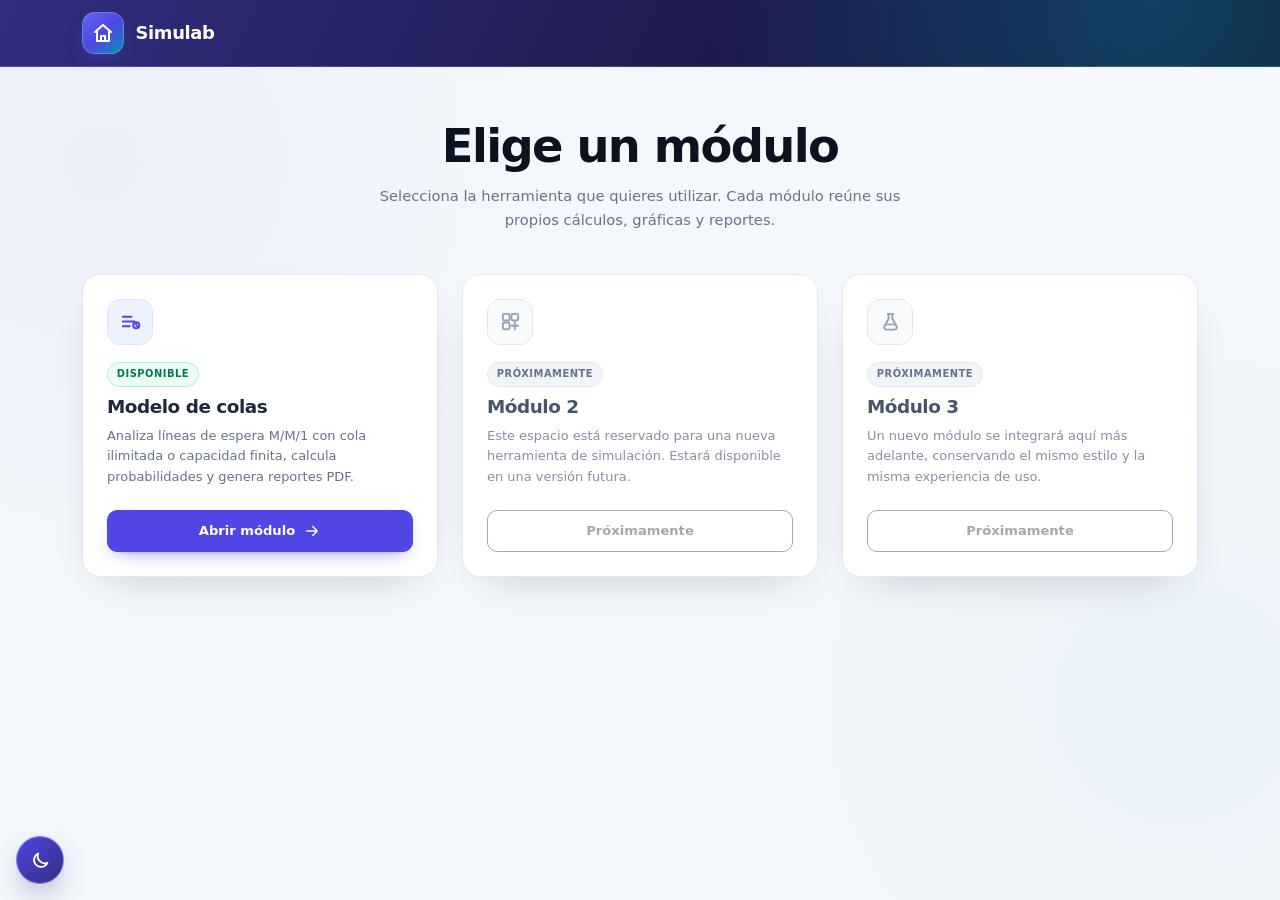
==== frontend/inicio.html @ 4923a352 "primer commit" ====
<!DOCTYPE html>
<html lang="es">
<head>
  <meta charset="UTF-8">
  <meta name="viewport" content="width=device-width, initial-scale=1">
  <meta name="description" content="Simulab: plataforma de módulos de simulación y análisis. Elige el módulo de colas para comenzar.">
  <meta name="color-scheme" content="light dark">
  <title>Simulab · Inicio</title>
  <script>
    (() => {
      try {
        const guardado = localStorage.getItem("simulab:tema");
        const tema =
          guardado === "oscuro" || guardado === "claro"
            ? guardado
            : window.matchMedia("(prefers-color-scheme: dark)").matches
              ? "oscuro"
              : "claro";
        document.documentElement.dataset.tema = tema;
        document.documentElement.style.colorScheme =
          tema === "oscuro" ? "dark" : "light";
      } catch {
        document.documentElement.dataset.tema = "claro";
      }
    })();
  </script>
  <link rel="icon" href="favicon.svg" type="image/svg+xml">
  <link rel="stylesheet" href="vendor/bootstrap.min.css">
  <link rel="stylesheet" href="styles.css">
</head>
<body>
  <div class="app-shell">
    <nav class="navbar navbar-expand-lg app-navbar sticky-top" aria-label="Navegación principal">
      <div class="container">
        <a class="navbar-brand" href="/" aria-label="Simulab, inicio">
          <span class="brand-mark" aria-hidden="true">
            <svg viewBox="0 0 24 24" fill="none">
              <path d="M4 11 12 4l8 7" stroke="currentColor" stroke-width="2" stroke-linecap="round" stroke-linejoin="round"/>
              <path d="M6 9.5V20h12V9.5" stroke="currentColor" stroke-width="2" stroke-linecap="round" stroke-linejoin="round"/>
              <path d="M10 20v-5h4v5" stroke="currentColor" stroke-width="2" stroke-linecap="round" stroke-linejoin="round"/>
            </svg>
          </span>
          <span class="brand-copy">
            <strong>Simulab</strong>
          </span>
        </a>
      </div>
    </nav>

    <main class="container app-main home-main">
      <header class="home-hero">
        <h1>Elige un módulo</h1>
        <p class="home-lead">
          Selecciona la herramienta que quieres utilizar. Cada módulo reúne sus propios
          cálculos, gráficas y reportes.
        </p>
      </header>

      <div class="row g-4 home-modules">
        <div class="col-md-6 col-xl-4">
          <article class="app-card home-module-card home-module-card-active">
            <span class="home-module-icon" aria-hidden="true">
              <svg viewBox="0 0 24 24" fill="none">
                <path d="M4 7h9M4 12h12M4 17h7" stroke="currentColor" stroke-width="2" stroke-linecap="round"/>
                <circle cx="18" cy="16" r="3.2" stroke="currentColor" stroke-width="2"/>
                <path d="M18 14.4v1.8l1.3.8" stroke="currentColor" stroke-width="2" stroke-linecap="round"/>
              </svg>
            </span>
            <span class="home-module-status is-available">Disponible</span>
            <h2>Modelo de colas</h2>
            <p>
              Analiza líneas de espera M/M/1 con cola ilimitada o capacidad finita,
              calcula probabilidades y genera reportes PDF.
            </p>
            <a class="btn btn-primary w-100" href="/modelos-de-colas">
              Abrir módulo
              <svg viewBox="0 0 24 24" fill="none" aria-hidden="true">
                <path d="M5 12h14M13 6l6 6-6 6" stroke="currentColor" stroke-width="2" stroke-linecap="round" stroke-linejoin="round"/>
              </svg>
            </a>
          </article>
        </div>

        <div class="col-md-6 col-xl-4">
          <article class="app-card home-module-card home-module-card-disabled" aria-disabled="true">
            <span class="home-module-icon" aria-hidden="true">
              <svg viewBox="0 0 24 24" fill="none">
                <rect x="4" y="4" width="7" height="7" rx="1.6" stroke="currentColor" stroke-width="2"/>
                <rect x="13" y="4" width="7" height="7" rx="1.6" stroke="currentColor" stroke-width="2"/>
                <rect x="4" y="13" width="7" height="7" rx="1.6" stroke="currentColor" stroke-width="2"/>
                <path d="M16.5 13v7M13 16.5h7" stroke="currentColor" stroke-width="2" stroke-linecap="round"/>
              </svg>
            </span>
            <span class="home-module-status">Próximamente</span>
            <h2>Módulo 2</h2>
            <p>
              Este espacio está reservado para una nueva herramienta de simulación.
              Estará disponible en una versión futura.
            </p>
            <button class="btn btn-outline-secondary w-100" type="button" disabled>
              Próximamente
            </button>
          </article>
        </div>

        <div class="col-md-6 col-xl-4">
          <article class="app-card home-module-card home-module-card-disabled" aria-disabled="true">
            <span class="home-module-icon" aria-hidden="true">
              <svg viewBox="0 0 24 24" fill="none">
                <path d="M9 4h6M10 4v5.2L5.7 17a2.4 2.4 0 0 0 2.1 3.5h8.4a2.4 2.4 0 0 0 2.1-3.5L14 9.2V4" stroke="currentColor" stroke-width="2" stroke-linecap="round" stroke-linejoin="round"/>
                <path d="M7.6 15h8.8" stroke="currentColor" stroke-width="2" stroke-linecap="round"/>
              </svg>
            </span>
            <span class="home-module-status">Próximamente</span>
            <h2>Módulo 3</h2>
            <p>
              Un nuevo módulo se integrará aquí más adelante, conservando el mismo
              estilo y la misma experiencia de uso.
            </p>
            <button class="btn btn-outline-secondary w-100" type="button" disabled>
              Próximamente
            </button>
          </article>
        </div>
      </div>
    </main>
  </div>

  <button class="theme-toggle" type="button" data-tema-toggle aria-label="Activar tema oscuro" aria-pressed="false" title="Cambiar a tema oscuro">
    <span class="theme-toggle-icon theme-toggle-sun" aria-hidden="true">
      <svg viewBox="0 0 24 24" fill="none">
        <circle cx="12" cy="12" r="4" stroke="currentColor" stroke-width="2"/>
        <path d="M12 2v2M12 20v2M4.93 4.93l1.41 1.41M17.66 17.66l1.41 1.41M2 12h2M20 12h2M4.93 19.07l1.41-1.41M17.66 6.34l1.41-1.41" stroke="currentColor" stroke-width="2" stroke-linecap="round"/>
      </svg>
    </span>
    <span class="theme-toggle-icon theme-toggle-moon" aria-hidden="true">
      <svg viewBox="0 0 24 24" fill="none">
        <path d="M20 14.5A8 8 0 0 1 9.5 4a8 8 0 1 0 10.5 10.5Z" stroke="currentColor" stroke-width="2" stroke-linejoin="round"/>
      </svg>
    </span>
  </button>

  <script src="theme.js"></script>
</body>
</html>
---- frontend/styles.css ----
/* ==========================================================================
   Simulab · Hoja de estilos principal
   ========================================================================== */

:root {
  --ql-ink: #0b1220;
  --ql-navy: #0f172a;
  --ql-text: #1e293b;
  --ql-muted: #64748b;
  --ql-muted-2: #94a3b8;
  --ql-border: #e4e9f2;
  --ql-bg: #f4f7fb;
  --ql-surface: #ffffff;
  --ql-primary: #4f46e5;
  --ql-primary-dark: #3730a3;
  --ql-primary-soft: #eef2ff;
  --ql-cyan: #0891b2;
  --ql-teal: #0d9488;
  --ql-amber: #d97706;
  --ql-rose: #db2777;
  --ql-violet: #7c3aed;
  --ql-danger: #dc2626;
  --ql-success: #059669;
  --ql-radius: 18px;
  --ql-radius-sm: 12px;
  --ql-shadow: 0 18px 45px -26px rgba(15, 23, 42, 0.28);
  --ql-shadow-lg: 0 30px 70px -34px rgba(15, 23, 42, 0.34);
  --ql-font: "Segoe UI Variable Text", "Segoe UI", system-ui, -apple-system, BlinkMacSystemFont, "Helvetica Neue", Arial, sans-serif;
  --ql-font-display: "Segoe UI Variable Display", "Segoe UI", system-ui, -apple-system, sans-serif;
}

* {
  box-sizing: border-box;
}

html {
  scroll-behavior: smooth;
}

body {
  margin: 0;
  min-height: 100vh;
  color: var(--ql-text);
  background:
    radial-gradient(circle at 8% 18%, rgba(79, 70, 229, 0.045), transparent 28rem),
    radial-gradient(circle at 92% 78%, rgba(8, 145, 178, 0.04), transparent 26rem),
    var(--ql-bg);
  font-family: var(--ql-font);
  -webkit-font-smoothing: antialiased;
  text-rendering: optimizeLegibility;
}

::selection {
  background: rgba(79, 70, 229, 0.18);
}

a {
  color: var(--ql-primary);
}

:focus-visible {
  outline: 3px solid rgba(79, 70, 229, 0.35);
  outline-offset: 2px;
}

h1, h2, h3, h4 {
  font-family: var(--ql-font-display);
  letter-spacing: -0.025em;
}

.btn {
  --bs-btn-font-weight: 600;
  --bs-btn-border-radius: 10px;
  display: inline-flex;
  align-items: center;
  justify-content: center;
  gap: 0.5rem;
  transition: transform 160ms ease, box-shadow 160ms ease, background-color 160ms ease, border-color 160ms ease;
}

.btn svg {
  width: 18px;
  height: 18px;
  flex: 0 0 auto;
}

.btn:active {
  transform: translateY(1px);
}

.btn-primary {
  --bs-btn-bg: var(--ql-primary);
  --bs-btn-border-color: var(--ql-primary);
  --bs-btn-hover-bg: var(--ql-primary-dark);
  --bs-btn-hover-border-color: var(--ql-primary-dark);
  --bs-btn-active-bg: #312e81;
  --bs-btn-active-border-color: #312e81;
  --bs-btn-disabled-bg: #a5b4fc;
  --bs-btn-disabled-border-color: #a5b4fc;
  box-shadow: 0 8px 18px -10px rgba(79, 70, 229, 0.78);
}

.btn-outline-primary {
  --bs-btn-color: var(--ql-primary);
  --bs-btn-border-color: #c7d2fe;
  --bs-btn-hover-bg: var(--ql-primary-soft);
  --bs-btn-hover-border-color: var(--ql-primary);
  --bs-btn-hover-color: var(--ql-primary-dark);
  --bs-btn-active-bg: var(--ql-primary-soft);
  --bs-btn-active-border-color: var(--ql-primary);
  --bs-btn-active-color: var(--ql-primary-dark);
  background: #fff;
}

.btn-outline-secondary {
  --bs-btn-color: #475569;
  --bs-btn-border-color: #cbd5e1;
  --bs-btn-hover-bg: #f1f5f9;
  --bs-btn-hover-border-color: #94a3b8;
  --bs-btn-hover-color: #0f172a;
  --bs-btn-active-bg: #e2e8f0;
  --bs-btn-active-border-color: #94a3b8;
  background: #fff;
}

.btn:disabled,
.btn.disabled {
  opacity: 0.62;
  box-shadow: none;
  cursor: not-allowed;
}

/* --------------------------------------------------------------------------
   Navegación
   -------------------------------------------------------------------------- */

.app-navbar {
  z-index: 1035;
  padding: 0.75rem 0;
  color: #fff;
  background:
    radial-gradient(circle at 90% 0%, rgba(8, 145, 178, 0.32), transparent 28rem),
    linear-gradient(115deg, #312e81 0%, #1e1b4b 58%, #111a33 100%);
  border-bottom: 1px solid rgba(129, 140, 248, 0.3);
}

.navbar-brand {
  display: inline-flex;
  align-items: center;
  gap: 0.72rem;
  margin: 0;
  padding: 0;
  color: #fff;
}

.navbar-brand:hover,
.navbar-brand:focus {
  color: #fff;
}

.brand-mark {
  display: grid;
  place-items: center;
  width: 42px;
  height: 42px;
  color: #fff;
  background: linear-gradient(140deg, #6366f1 0%, #4f46e5 50%, #0891b2 100%);
  border: 1px solid rgba(255, 255, 255, 0.2);
  border-radius: 13px;
  box-shadow: 0 9px 22px -12px rgba(99, 102, 241, 0.9);
}

.brand-mark svg {
  width: 24px;
  height: 24px;
}

.brand-copy {
  display: flex;
  flex-direction: column;
  line-height: 1.1;
}

.brand-copy strong {
  font-family: var(--ql-font-display);
  font-size: 1.12rem;
  font-weight: 700;
  letter-spacing: -0.02em;
}

.brand-copy small {
  margin-top: 0.2rem;
  color: #94a3b8;
  font-size: 0.67rem;
  font-weight: 600;
  letter-spacing: 0.105em;
  text-transform: uppercase;
}

.module-badge {
  display: inline-flex;
  align-items: center;
  padding: 0.38rem 0.7rem;
  color: #c7d2fe;
  background: rgba(99, 102, 241, 0.14);
  border: 1px solid rgba(129, 140, 248, 0.24);
  border-radius: 999px;
  font-size: 0.72rem;
  font-weight: 650;
  letter-spacing: 0.02em;
  white-space: nowrap;
}

.module-badge-button {
  text-decoration: none;
  transition: color 140ms ease, background 140ms ease, border-color 140ms ease;
}

.module-badge-button:hover,
.module-badge-button:focus-visible {
  color: #fff;
  background: rgba(99, 102, 241, 0.28);
  border-color: rgba(129, 140, 248, 0.5);
}

.btn-nav {
  padding: 0.38rem 0.8rem;
  color: #e2e8f0;
  background: rgba(255, 255, 255, 0.06);
  border: 1px solid rgba(255, 255, 255, 0.12);
  border-radius: 9px;
  font-size: 0.78rem;
  font-weight: 600;
  text-decoration: none;
}

.btn-nav:hover {
  color: #fff;
  background: rgba(255, 255, 255, 0.12);
}

/* --------------------------------------------------------------------------
   Estructura principal
   -------------------------------------------------------------------------- */

.app-main {
  position: relative;
  z-index: 2;
  padding-top: 2.8rem;
  padding-bottom: 2.5rem;
}

/* --------------------------------------------------------------------------
   Portada
   -------------------------------------------------------------------------- */

.home-main {
  padding-top: 3.4rem;
}

.home-hero {
  max-width: 680px;
  margin: 0 auto 2.6rem;
  text-align: center;
}

.home-hero h1 {
  margin: 0 0 0.75rem;
  color: var(--ql-ink);
  font-family: var(--ql-font-display);
  font-size: clamp(2rem, 4.5vw, 2.9rem);
  font-weight: 750;
  letter-spacing: -0.035em;
  line-height: 1.08;
}

.home-lead {
  max-width: 560px;
  margin: 0 auto;
  color: var(--ql-muted);
  font-size: 0.92rem;
  line-height: 1.65;
}

.home-modules {
  align-items: stretch;
}

.home-module-card {
  display: flex;
  flex-direction: column;
  height: 100%;
  padding: 1.5rem;
  transition: transform 160ms ease, box-shadow 160ms ease, border-color 160ms ease;
}

.home-module-card-active:hover {
  transform: translateY(-2px);
  border-color: #c7d2fe;
  box-shadow: var(--ql-shadow-lg);
}

.home-module-icon {
  display: grid;
  place-items: center;
  width: 46px;
  height: 46px;
  margin-bottom: 1.1rem;
  color: var(--ql-primary);
  background: var(--ql-primary-soft);
  border: 1px solid #dfe4ff;
  border-radius: 13px;
}

.home-module-icon svg {
  width: 23px;
  height: 23px;
}

.home-module-status {
  align-self: flex-start;
  margin-bottom: 0.55rem;
  padding: 0.24rem 0.55rem;
  color: #64748b;
  background: #f1f5f9;
  border: 1px solid #e2e8f0;
  border-radius: 999px;
  font-size: 0.62rem;
  font-weight: 700;
  letter-spacing: 0.05em;
  text-transform: uppercase;
}

.home-module-status.is-available {
  color: #047857;
  background: #ecfdf5;
  border-color: #a7f3d0;
}

.home-module-card h2 {
  margin: 0 0 0.5rem;
  font-size: 1.15rem;
  font-weight: 700;
}

.home-module-card p {
  margin: 0 0 1.4rem;
  color: var(--ql-muted);
  font-size: 0.81rem;
  line-height: 1.6;
}

.home-module-card .btn {
  margin-top: auto;
  min-height: 42px;
  font-size: 0.82rem;
}

.home-module-card-disabled {
  background: #fcfdff;
  border-style: dashed;
}

.home-module-card-disabled .home-module-icon {
  color: #94a3b8;
  background: #f8fafc;
  border-color: #e2e8f0;
}

.home-module-card-disabled h2 {
  color: #475569;
}

.home-module-card-disabled p {
  color: #8491a5;
}

.app-card {
  background: var(--ql-surface);
  border: 1px solid var(--ql-border);
  border-radius: var(--ql-radius);
  box-shadow: var(--ql-shadow);
}

.config-card {
  position: sticky;
  top: 90px;
  overflow: hidden;
}

.config-card .card-body {
  padding: 1.4rem;
}

.section-heading {
  display: flex;
  align-items: center;
  gap: 0.8rem;
  margin-bottom: 1.3rem;
}

.section-icon {
  display: grid;
  flex: 0 0 auto;
  place-items: center;
  width: 40px;
  height: 40px;
  color: var(--ql-primary);
  background: var(--ql-primary-soft);
  border: 1px solid #dfe4ff;
  border-radius: 12px;
}

.section-icon svg {
  width: 21px;
  height: 21px;
}

.section-heading h2 {
  margin: 0;
  font-size: 1.03rem;
  font-weight: 700;
}

.section-heading p {
  margin: 0;
  color: var(--ql-muted);
  font-size: 0.77rem;
  line-height: 1.45;
}

.form-label {
  display: flex;
  align-items: baseline;
  gap: 0.38rem;
  margin-bottom: 0.38rem;
  color: #334155;
  font-size: 0.79rem;
  font-weight: 650;
}

.label-muted {
  color: var(--ql-muted-2);
  font-size: 0.68rem;
  font-weight: 500;
}

.form-control,
.form-select {
  color: var(--ql-text);
  border-color: #d7deea;
  border-radius: 10px;
  font-size: 0.86rem;
  box-shadow: none;
}

.form-control {
  padding: 0.58rem 0.72rem;
}

.form-select {
  padding: 0.58rem 2.1rem 0.58rem 0.72rem;
}

.form-control::placeholder {
  color: #a8b3c4;
}

.form-control:focus,
.form-select:focus {
  border-color: #818cf8;
  box-shadow: 0 0 0 0.22rem rgba(79, 70, 229, 0.12);
}

.input-group-text {
  color: #64748b;
  background: #f8fafc;
  border-color: #d7deea;
  font-size: 0.68rem;
  white-space: nowrap;
}

.form-text {
  margin-top: 0.33rem;
  color: #8491a5;
  font-size: 0.67rem;
  line-height: 1.45;
}

.form-control.is-invalid,
.form-select.is-invalid {
  background-image: none;
  border-color: #ef4444;
}

.form-control.is-invalid:focus,
.form-select.is-invalid:focus {
  box-shadow: 0 0 0 0.22rem rgba(220, 38, 38, 0.1);
}

.invalid-feedback {
  font-size: 0.69rem;
}

.config-actions {
  display: flex;
  gap: 0.55rem;
  margin-top: 1.25rem;
}

.config-actions .btn {
  min-height: 42px;
  font-size: 0.83rem;
}

.example-link {
  width: 100%;
  margin-top: 0.6rem;
  padding: 0.25rem;
  color: #7c8aa0;
  font-size: 0.69rem;
  font-weight: 550;
  text-decoration: none;
}

.example-link:hover {
  color: var(--ql-primary);
  text-decoration: underline;
}

.context-dot {
  width: 6px;
  height: 6px;
  flex: 0 0 auto;
  background: #10b981;
  border-radius: 50%;
  box-shadow: 0 0 0 3px rgba(16, 185, 129, 0.12);
}

/* --------------------------------------------------------------------------
   Encabezado de resultados y pestañas
   -------------------------------------------------------------------------- */

.results-heading {
  margin: 0.2rem 0 0.9rem;
}

.results-heading h2 {
  margin: 0;
  font-size: clamp(1.35rem, 2vw, 1.65rem);
  font-weight: 720;
}

.report-actions {
  margin: 1rem 0 0;
}

.report-actions .btn {
  width: 100%;
  min-height: 38px;
  padding: 0.48rem 0.78rem;
  font-size: 0.76rem;
}

.panel-card {
  overflow: hidden;
}

.panel-tabs-header {
  padding: 0 0.75rem;
  background: #fff;
  border-bottom: 1px solid var(--ql-border);
}

.app-tabs {
  flex-wrap: nowrap;
  gap: 0.1rem;
  overflow-x: auto;
  border-bottom: 0;
  scrollbar-width: none;
}

.app-tabs::-webkit-scrollbar {
  display: none;
}

.app-tabs .nav-link {
  position: relative;
  padding: 1rem 0.95rem 0.92rem;
  color: #748298;
  background: transparent;
  border: 0;
  border-radius: 0;
  font-size: 0.8rem;
  font-weight: 600;
  white-space: nowrap;
}

.app-tabs .nav-link::after {
  position: absolute;
  right: 0.6rem;
  bottom: -1px;
  left: 0.6rem;
  height: 2.5px;
  content: "";
  background: transparent;
  border-radius: 999px;
}

.app-tabs .nav-link:hover {
  color: var(--ql-primary);
}

.app-tabs .nav-link.active {
  color: var(--ql-primary);
  background: transparent;
}

.app-tabs .nav-link.active::after {
  background: var(--ql-primary);
}

.tab-count {
  display: inline-flex;
  align-items: center;
  justify-content: center;
  min-width: 20px;
  height: 19px;
  margin-left: 0.28rem;
  padding: 0 0.35rem;
  color: #64748b;
  background: #eef2f7;
  border-radius: 999px;
  font-size: 0.62rem;
  font-weight: 700;
}

.app-tabs .nav-link.active .tab-count {
  color: var(--ql-primary-dark);
  background: var(--ql-primary-soft);
}

.panel-tab-content {
  padding: 1.4rem;
}

/* --------------------------------------------------------------------------
   Estado vacío y metadatos
   -------------------------------------------------------------------------- */

.empty-state {
  display: flex;
  flex-direction: column;
  align-items: center;
  justify-content: center;
  min-height: 390px;
  padding: 3rem 1.5rem;
  text-align: center;
}

.empty-state.compact {
  min-height: 290px;
  padding: 2.25rem 1.25rem;
}

.empty-illustration {
  width: 150px;
  margin-bottom: 1.1rem;
  opacity: 0.95;
}

.empty-illustration.compact {
  width: 125px;
}

.empty-illustration svg {
  display: block;
  width: 100%;
  height: auto;
}

.empty-state h3 {
  margin: 0 0 0.45rem;
  font-size: 1.08rem;
  font-weight: 700;
}

.empty-state p {
  max-width: 430px;
  margin: 0;
  color: var(--ql-muted);
  font-size: 0.81rem;
  line-height: 1.6;
}

.empty-hint {
  margin-top: 0.75rem;
  color: #97a3b6;
  font-size: 0.7rem;
}

.result-meta {
  display: flex;
  flex-wrap: wrap;
  align-items: center;
  justify-content: space-between;
  gap: 0.6rem;
  margin-bottom: 1rem;
}

.result-meta-left {
  display: flex;
  flex-wrap: wrap;
  align-items: center;
  gap: 0.62rem;
}

.calc-id {
  display: inline-flex;
  padding: 0.27rem 0.56rem;
  color: var(--ql-primary-dark);
  background: var(--ql-primary-soft);
  border: 1px solid #e0e5ff;
  border-radius: 999px;
  font-size: 0.67rem;
  font-weight: 700;
}

.meta-separator {
  width: 3px;
  height: 3px;
  background: #cbd5e1;
  border-radius: 50%;
}

.meta-date {
  color: #7c8aa0;
  font-size: 0.7rem;
}

.model-badge {
  display: inline-flex;
  padding: 0.3rem 0.62rem;
  color: #0f766e;
  background: #ecfdf5;
  border: 1px solid #ccfbf1;
  border-radius: 999px;
  font-family: var(--ql-font);
  font-size: 0.67rem;
  font-weight: 650;
}

#resultadosContenido {
  animation: fade-up 330ms ease both;
}

@keyframes fade-up {
  from {
    opacity: 0;
    transform: translateY(7px);
  }
  to {
    opacity: 1;
    transform: translateY(0);
  }
}

/* --------------------------------------------------------------------------
   Tarjetas de métricas
   -------------------------------------------------------------------------- */

.metric-grid {
  --bs-gutter-y: 0.85rem;
}

.metric-card {
  --metric-color: var(--ql-primary);
  --metric-soft: var(--ql-primary-soft);
  position: relative;
  display: flex;
  flex-direction: column;
  height: 100%;
  min-height: 130px;
  padding: 1rem;
  overflow: hidden;
  background:
    radial-gradient(circle at 100% 0, var(--metric-soft), transparent 62%),
    #fff;
  border: 1px solid var(--ql-border);
  border-radius: 15px;
  transition: transform 180ms ease, box-shadow 180ms ease, border-color 180ms ease;
}

.metric-card::before {
  position: absolute;
  top: 0;
  right: 0;
  left: 0;
  height: 2px;
  content: "";
  background: linear-gradient(90deg, var(--metric-color), transparent 88%);
  opacity: 0.75;
}

.metric-card:hover {
  border-color: color-mix(in srgb, var(--metric-color) 24%, var(--ql-border));
  box-shadow: 0 16px 32px -24px color-mix(in srgb, var(--metric-color) 45%, transparent);
  transform: translateY(-2px);
}

.metric-rho { --metric-color: var(--ql-primary); --metric-soft: #eef2ff; }
.metric-p0 { --metric-color: var(--ql-cyan); --metric-soft: #ecfeff; }
.metric-ls { --metric-color: var(--ql-violet); --metric-soft: #f5f3ff; }
.metric-lq { --metric-color: var(--ql-rose); --metric-soft: #fdf2f8; }
.metric-ws { --metric-color: var(--ql-teal); --metric-soft: #f0fdfa; }
.metric-wq { --metric-color: var(--ql-amber); --metric-soft: #fffbeb; }

.metric-top {
  display: flex;
  align-items: flex-start;
  gap: 0.45rem;
  margin-bottom: 0.55rem;
}

.metric-symbol {
  display: grid;
  place-items: center;
  min-width: 30px;
  height: 30px;
  padding: 0 0.36rem;
  color: var(--metric-color);
  background: var(--metric-soft);
  border-radius: 9px;
  font-family: "Cambria Math", Georgia, serif;
  font-size: 0.9rem;
  font-weight: 700;
}

.metric-label {
  color: #64748b;
  font-size: 0.68rem;
  font-weight: 600;
  line-height: 1.18;
  overflow-wrap: anywhere;
}

.metric-value {
  color: #0f172a;
  font-family: var(--ql-font-display);
  font-size: clamp(1.18rem, 1.72vw, 1.58rem);
  font-variant-numeric: tabular-nums;
  font-weight: 720;
  letter-spacing: -0.035em;
  line-height: 1.15;
  overflow-wrap: anywhere;
}

.metric-caption {
  margin-top: auto;
  padding-top: 0.48rem;
  color: #94a3b8;
  font-size: 0.63rem;
}

#metricasFinitas {
  margin-top: 0.15rem;
}

.mini-metric {
  height: 100%;
  padding: 0.78rem 0.9rem;
  background: #f8fafc;
  border: 1px solid var(--ql-border);
  border-radius: 12px;
}

.mini-metric > span {
  display: block;
  margin-bottom: 0.23rem;
  color: #64748b;
  font-size: 0.66rem;
  font-weight: 650;
}

.mini-metric strong {
  display: block;
  overflow-wrap: anywhere;
  color: #0f172a;
  font-size: 0.98rem;
  font-variant-numeric: tabular-nums;
  font-weight: 700;
  letter-spacing: -0.02em;
}

.mini-metric small {
  display: block;
  margin-top: 0.16rem;
  color: #94a3b8;
  font-size: 0.6rem;
}

/* --------------------------------------------------------------------------
   Detalle, tablas e interpretación
   -------------------------------------------------------------------------- */

.subsection-heading {
  display: flex;
  align-items: baseline;
  justify-content: space-between;
  gap: 1rem;
  margin: 0.3rem 0 0.7rem;
}

.subsection-heading h3,
.table-card-header h3,
.chart-header h3,
.history-header h3,
.probability-form-card h3,
.probability-empty h3 {
  margin: 0;
  color: #172033;
  font-size: 0.9rem;
  font-weight: 700;
}

.rounded-table {
  overflow: hidden;
  border: 1px solid var(--ql-border);
  border-radius: 12px;
}

.app-table {
  --bs-table-bg: transparent;
  margin: 0;
  color: #334155;
  font-size: 0.78rem;
  font-variant-numeric: tabular-nums;
}

.app-table thead th {
  padding: 0.62rem 0.75rem;
  color: #718096;
  background: #f8fafc;
  border-bottom: 1px solid var(--ql-border);
  font-size: 0.65rem;
  font-weight: 700;
  letter-spacing: 0.05em;
  text-transform: uppercase;
  white-space: nowrap;
}

.app-table tbody td {
  padding: 0.64rem 0.75rem;
  border-color: #eff3f8;
}

.app-table tbody tr:last-child td {
  border-bottom: 0;
}

.app-table tbody tr:hover td {
  background: #fafbfe;
}

.app-table .metric-name {
  font-weight: 600;
}

.app-table .metric-symbol-cell {
  width: 70px;
  color: var(--ql-primary);
  font-family: "Cambria Math", Georgia, serif;
  font-weight: 650;
}

.app-table .value-cell {
  font-weight: 650;
  color: #1e293b;
}

.insight-card {
  display: flex;
  flex-direction: column;
  padding: 1.2rem;
  color: #dbe5f2;
  background:
    radial-gradient(circle at 100% 0, rgba(34, 211, 238, 0.13), transparent 58%),
    linear-gradient(145deg, #111c31 0%, #15243c 100%);
  border: 1px solid #223250;
  border-radius: 15px;
}

.insight-icon {
  display: grid;
  place-items: center;
  width: 34px;
  height: 34px;
  margin-bottom: 0.7rem;
  color: #a5f3fc;
  background: rgba(34, 211, 238, 0.1);
  border: 1px solid rgba(34, 211, 238, 0.18);
  border-radius: 10px;
}

.insight-icon svg {
  width: 19px;
  height: 19px;
}

.insight-card h3 {
  margin: 0 0 0.6rem;
  color: #f8fafc;
  font-size: 0.9rem;
  font-weight: 700;
}

.insight-list {
  display: flex;
  flex-direction: column;
  gap: 0.65rem;
  margin: 0 0 1rem;
  padding: 0;
  list-style: none;
}

.insight-list li {
  position: relative;
  padding-left: 1rem;
  color: #b3c1d6;
  font-size: 0.71rem;
  line-height: 1.55;
}

.insight-list li::before {
  position: absolute;
  top: 0.48rem;
  left: 0;
  width: 5px;
  height: 5px;
  content: "";
  background: #22d3ee;
  border-radius: 50%;
  box-shadow: 0 0 0 3px rgba(34, 211, 238, 0.09);
}

.insight-list strong {
  color: #f1f5f9;
  font-weight: 650;
}

.insight-card .btn {
  align-self: flex-start;
  color: #c7d2fe;
  background: rgba(255, 255, 255, 0.04);
  border-color: rgba(199, 210, 254, 0.24);
  font-size: 0.7rem;
}

.insight-card .btn:hover {
  color: #0f172a;
  background: #e0e7ff;
  border-color: #e0e7ff;
}

.alert {
  border-radius: 11px;
  font-size: 0.76rem;
  line-height: 1.55;
}

.alert-warning {
  color: #854d0e;
  background: #fffbeb;
  border-color: #fde68a;
}

/* --------------------------------------------------------------------------
   Distribución y gráficas
   -------------------------------------------------------------------------- */

.distribution-note {
  margin: 0 0 1.2rem;
  color: #8491a5;
  font-size: 0.67rem;
  line-height: 1.45;
}

.chart-card {
  padding: 1rem;
  background: #fff;
  border: 1px solid var(--ql-border);
  border-radius: 15px;
}

.chart-header {
  display: flex;
  align-items: flex-start;
  justify-content: space-between;
  gap: 0.7rem;
  margin-bottom: 0.8rem;
}

.chart-header p,
.table-card-header p,
.history-header p,
.subsection-copy {
  margin: 0.18rem 0 0;
  color: #8491a5;
  font-size: 0.67rem;
  line-height: 1.45;
}

.chart-symbol {
  display: inline-flex;
  padding: 0.25rem 0.48rem;
  color: var(--ql-primary);
  background: var(--ql-primary-soft);
  border-radius: 7px;
  font-family: "Cambria Math", Georgia, serif;
  font-size: 0.7rem;
  font-weight: 700;
  white-space: nowrap;
}

.chart-wrap {
  position: relative;
  height: 290px;
}

.table-card {
  overflow: hidden;
  background: #fff;
  border: 1px solid var(--ql-border);
  border-radius: 15px;
}

.table-card-header {
  display: flex;
  align-items: flex-start;
  justify-content: space-between;
  gap: 1rem;
  padding: 0.95rem 1rem;
  border-bottom: 1px solid var(--ql-border);
}

.table-count {
  padding: 0.25rem 0.5rem;
  color: #64748b;
  background: #f1f5f9;
  border-radius: 999px;
  font-size: 0.63rem;
  font-weight: 650;
  white-space: nowrap;
}

.distribution-table-wrap {
  max-height: 440px;
  overflow: auto;
  scrollbar-width: thin;
}

.distribution-table-wrap thead {
  position: sticky;
  top: 0;
  z-index: 2;
}

.distribution-table-wrap thead th {
  text-transform: none;
}

.app-table-compact {
  font-size: 0.74rem;
}

.app-table-compact thead th,
.app-table-compact tbody td {
  padding: 0.52rem 0.8rem;
}

.distribution-table-wrap tbody tr.is-highlight td {
  background: #f5f7ff;
}

.p-value {
  color: var(--ql-primary-dark);
  font-weight: 650;
}

.row-meaning {
  max-width: 320px;
  color: #8491a5;
  font-size: 0.68rem;
}

/* --------------------------------------------------------------------------
   Calculadora de probabilidades
   -------------------------------------------------------------------------- */

.probability-context {
  display: flex;
  align-items: center;
  gap: 0.5rem;
  margin-bottom: 1rem;
  padding: 0.62rem 0.8rem;
  color: #475569;
  background: #f8fafc;
  border: 1px solid var(--ql-border);
  border-radius: 10px;
  font-size: 0.7rem;
}

.probability-form-card {
  padding: 1.15rem;
  background: #fff;
  border: 1px solid var(--ql-border);
  border-radius: 15px;
}

.probability-form-card .subsection-copy {
  margin-bottom: 1rem;
}

.probability-actions {
  display: flex;
  flex-wrap: wrap;
  gap: 0.5rem;
  margin-top: 1.05rem;
}

.probability-actions .btn {
  font-size: 0.77rem;
}

.probability-result-card {
  display: flex;
  min-height: 320px;
  padding: 1.2rem;
  background:
    radial-gradient(circle at 100% 0, rgba(99, 102, 241, 0.13), transparent 55%),
    linear-gradient(145deg, #f7f9ff 0%, #eef2ff 100%);
  border: 1px solid #dfe4ff;
  border-radius: 15px;
}

.probability-empty {
  display: flex;
  flex-direction: column;
  align-items: center;
  justify-content: center;
  width: 100%;
  padding: 1.4rem;
  text-align: center;
}

.probability-empty-icon {
  display: grid;
  place-items: center;
  width: 58px;
  height: 58px;
  margin-bottom: 0.9rem;
  color: var(--ql-primary);
  background: #fff;
  border: 1px solid #dfe4ff;
  border-radius: 17px;
  box-shadow: 0 12px 30px -20px rgba(79, 70, 229, 0.55);
  font-family: "Cambria Math", Georgia, serif;
  font-size: 1.45rem;
  font-weight: 700;
}

.probability-empty p {
  max-width: 290px;
  margin: 0.35rem 0 0;
  color: #78879c;
  font-size: 0.75rem;
  line-height: 1.55;
}

.probability-result {
  display: flex;
  flex-direction: column;
  justify-content: center;
  width: 100%;
  padding: 1rem;
  animation: fade-up 300ms ease both;
}

.result-event {
  margin-bottom: 0.3rem;
  color: var(--ql-primary-dark);
  font-size: 0.8rem;
  font-weight: 700;
}

.result-number {
  color: #1e1b4b;
  font-family: var(--ql-font-display);
  font-size: clamp(2.2rem, 5vw, 3.2rem);
  font-variant-numeric: tabular-nums;
  font-weight: 750;
  letter-spacing: -0.055em;
  line-height: 1.05;
  overflow-wrap: anywhere;
}

.result-percent {
  margin-top: 0.35rem;
  color: #6366f1;
  font-size: 0.78rem;
  font-weight: 650;
}

.result-formula {
  margin-top: 1rem;
  padding: 0.65rem 0.75rem;
  color: #475569;
  background: rgba(255, 255, 255, 0.72);
  border: 1px solid #dfe4ff;
  border-radius: 9px;
  font-family: "Cascadia Mono", "SFMono-Regular", Consolas, monospace;
  font-size: 0.67rem;
  line-height: 1.55;
  overflow-wrap: anywhere;
}

.result-context {
  margin: 0.75rem 0 0;
  color: #7b8aa0;
  font-size: 0.69rem;
  line-height: 1.5;
}

/* --------------------------------------------------------------------------
   Historial
   -------------------------------------------------------------------------- */

.history-header {
  display: flex;
  align-items: flex-start;
  justify-content: space-between;
  gap: 1rem;
  margin-bottom: 1rem;
}

.history-header .btn {
  flex: 0 0 auto;
  font-size: 0.7rem;
}

.history-loading {
  padding: 2rem;
  color: #7b8aa0;
  font-size: 0.75rem;
  text-align: center;
}

.history-table {
  font-size: 0.72rem;
}

.history-table thead th,
.history-table tbody td {
  padding: 0.62rem 0.65rem;
}

.history-date strong {
  display: block;
  color: #334155;
  font-size: 0.7rem;
  font-weight: 600;
  white-space: nowrap;
}

.history-date small {
  color: #94a3b8;
  font-size: 0.62rem;
}

.history-model {
  display: inline-flex;
  padding: 0.24rem 0.45rem;
  color: #4338ca;
  background: #eef2ff;
  border-radius: 6px;
  font-size: 0.62rem;
  font-weight: 650;
  white-space: nowrap;
}

.history-actions {
  display: flex;
  justify-content: flex-end;
  gap: 0.3rem;
}

.btn-table-action {
  display: inline-flex;
  align-items: center;
  justify-content: center;
  width: 29px;
  height: 29px;
  padding: 0;
  color: #64748b;
  background: #fff;
  border: 1px solid #dde5ef;
  border-radius: 7px;
}

.btn-table-action svg {
  width: 14px;
  height: 14px;
}

.btn-table-action:hover {
  color: var(--ql-primary);
  background: var(--ql-primary-soft);
  border-color: #c7d2fe;
}

.btn-table-action.danger:hover {
  color: #b91c1c;
  background: #fef2f2;
  border-color: #fecaca;
}

.history-pagination {
  display: flex;
  align-items: center;
  justify-content: flex-end;
  gap: 0.6rem;
  margin-top: 0.85rem;
}

.history-page-label {
  color: #7b8a9e;
  font-size: 0.68rem;
  font-variant-numeric: tabular-nums;
  font-weight: 600;
  white-space: nowrap;
}

.history-footer-note {
  margin-top: 0.75rem;
  color: #94a3b8;
  font-size: 0.65rem;
  text-align: right;
}

/* --------------------------------------------------------------------------
   Notificaciones
   -------------------------------------------------------------------------- */

.toast {
  border: 0;
  border-radius: 11px;
  box-shadow: 0 18px 45px -20px rgba(15, 23, 42, 0.45);
  font-size: 0.77rem;
}

.toast .toast-body {
  display: flex;
  align-items: flex-start;
  gap: 0.55rem;
  padding: 0.75rem 0.85rem;
}

.toast-icon {
  display: grid;
  flex: 0 0 auto;
  place-items: center;
  width: 21px;
  height: 21px;
  margin-top: 0.05rem;
  color: #fff;
  background: rgba(255, 255, 255, 0.19);
  border-radius: 50%;
  font-size: 0.69rem;
  font-weight: 800;
}

.toast .btn-close {
  margin: 0.7rem 0.7rem 0 0;
  filter: invert(1);
  opacity: 0.6;
}

/* --------------------------------------------------------------------------
   Utilidades y adaptación móvil
   -------------------------------------------------------------------------- */

.text-tabular {
  font-variant-numeric: tabular-nums;
}

.spinner-border-sm {
  width: 0.9rem;
  height: 0.9rem;
  border-width: 0.14em;
}

@media (max-width: 1199.98px) {
  .config-card {
    position: static;
  }

  .chart-wrap {
    height: 270px;
  }
}

@media (max-width: 991.98px) {
  .app-main {
    padding-top: 1.75rem;
  }

  .result-number {
    font-size: 2.6rem;
  }
}

@media (max-width: 767.98px) {
  .module-badge {
    padding: 0.32rem 0.58rem;
    font-size: 0.66rem;
  }

  .panel-tab-content {
    padding: 1.1rem;
  }

  .empty-state {
    min-height: 330px;
    padding: 2.5rem 1rem;
  }

  .metric-card {
    min-height: 120px;
    padding: 0.85rem;
  }

  .metric-value {
    font-size: 1.17rem;
  }

  .app-tabs .nav-link {
    padding-right: 0.72rem;
    padding-left: 0.72rem;
    font-size: 0.75rem;
  }

  .chart-wrap {
    height: 240px;
  }

  .table-card-header,
  .history-header {
    flex-direction: column;
    align-items: flex-start;
  }

  .history-header .btn {
    width: 100%;
  }
}

@media (max-width: 575.98px) {
  .app-navbar {
    padding: 0.62rem 0;
  }

  .brand-mark {
    width: 38px;
    height: 38px;
  }

  .brand-copy strong {
    font-size: 1.02rem;
  }

  .app-main {
    padding-top: 1.5rem;
  }

  .home-main {
    padding-top: 2.2rem;
  }

  .home-hero {
    margin-bottom: 2rem;
  }

  .home-module-card {
    padding: 1.25rem;
  }

  .config-card .card-body {
    padding: 1.15rem;
  }

  .config-actions {
    flex-direction: column;
  }

  .panel-tabs-header {
    padding: 0 0.35rem;
  }

  .app-tabs .nav-link {
    padding: 0.9rem 0.6rem 0.82rem;
    font-size: 0.71rem;
  }

  .tab-count {
    display: none;
  }

  .panel-tab-content {
    padding: 0.9rem;
  }

  .empty-state {
    min-height: 300px;
    padding: 2rem 0.75rem;
  }

  .empty-illustration {
    width: 120px;
  }

  .metric-grid {
    --bs-gutter-x: 0.65rem;
  }

  .metric-card {
    min-height: 112px;
    padding: 0.72rem;
  }

  .metric-symbol {
    min-width: 25px;
    height: 25px;
    font-size: 0.78rem;
  }

  .metric-label {
    font-size: 0.6rem;
  }

  .metric-value {
    font-size: 1.03rem;
    letter-spacing: -0.045em;
  }

  .metric-caption {
    font-size: 0.56rem;
  }

  .mini-metric {
    padding: 0.65rem;
  }

  .app-table {
    font-size: 0.72rem;
  }

  .app-table thead th,
  .app-table tbody td {
    padding-right: 0.55rem;
    padding-left: 0.55rem;
  }

  .probability-result {
    padding: 0.6rem;
  }

  .result-number {
    font-size: 2.15rem;
  }

  .chart-card {
    padding: 0.8rem;
  }

  .chart-wrap {
    height: 220px;
  }

  .history-pagination {
    justify-content: space-between;
    gap: 0.4rem;
  }

  .history-footer-note {
    text-align: left;
  }
}

@media (prefers-reduced-motion: reduce) {
  *,
  *::before,
  *::after {
    scroll-behavior: auto !important;
    animation-duration: 0.01ms !important;
    animation-iteration-count: 1 !important;
    transition-duration: 0.01ms !important;
  }
}

/* ==========================================================================
   Tema oscuro
   ========================================================================== */

[data-tema="oscuro"] {
  color-scheme: dark;
  --ql-ink: #e2e8f0;
  --ql-navy: #f8fafc;
  --ql-text: #dbe5f2;
  --ql-muted: #94a3b8;
  --ql-muted-2: #64748b;
  --ql-border: #263449;
  --ql-bg: #070d18;
  --ql-surface: #101a2b;
  --ql-primary: #818cf8;
  --ql-primary-dark: #a5b4fc;
  --ql-primary-soft: #1e1b4b;
  --ql-cyan: #22d3ee;
  --ql-teal: #2dd4bf;
  --ql-amber: #fbbf24;
  --ql-rose: #f472b6;
  --ql-violet: #a78bfa;
  --ql-danger: #f87171;
  --ql-success: #34d399;
  --ql-shadow: 0 18px 45px -26px rgba(0, 0, 0, 0.7);
  --ql-shadow-lg: 0 30px 70px -34px rgba(0, 0, 0, 0.8);
}

[data-tema="oscuro"] body {
  background:
    radial-gradient(circle at 8% 18%, rgba(129, 140, 248, 0.08), transparent 28rem),
    radial-gradient(circle at 92% 78%, rgba(34, 211, 238, 0.06), transparent 26rem),
    var(--ql-bg);
}

[data-tema="oscuro"] ::selection {
  background: rgba(129, 140, 248, 0.32);
}

[data-tema="oscuro"] :focus-visible {
  outline-color: rgba(165, 180, 252, 0.65);
}

[data-tema="oscuro"] .panel-tabs-header,
[data-tema="oscuro"] .chart-card,
[data-tema="oscuro"] .table-card,
[data-tema="oscuro"] .probability-form-card,
[data-tema="oscuro"] .probability-empty-icon,
[data-tema="oscuro"] .btn-outline-primary,
[data-tema="oscuro"] .btn-outline-secondary,
[data-tema="oscuro"] .btn-table-action {
  background: var(--ql-surface);
  border-color: var(--ql-border);
}

[data-tema="oscuro"] .btn-outline-primary {
  --bs-btn-color: #c7d2fe;
  --bs-btn-border-color: rgba(129, 140, 248, 0.45);
  --bs-btn-hover-bg: rgba(99, 102, 241, 0.18);
  --bs-btn-hover-border-color: #818cf8;
  --bs-btn-hover-color: #e0e7ff;
  --bs-btn-active-bg: rgba(99, 102, 241, 0.24);
  --bs-btn-active-border-color: #a5b4fc;
  --bs-btn-active-color: #eef2ff;
  --bs-btn-disabled-color: #94a3b8;
  --bs-btn-disabled-border-color: #334155;
}

[data-tema="oscuro"] .btn-outline-secondary {
  --bs-btn-color: #cbd5e1;
  --bs-btn-border-color: #334155;
  --bs-btn-hover-bg: #1c2a3f;
  --bs-btn-hover-border-color: #475569;
  --bs-btn-hover-color: #f1f5f9;
  --bs-btn-active-bg: #22304a;
  --bs-btn-active-border-color: #64748b;
  --bs-btn-active-color: #f8fafc;
  --bs-btn-disabled-color: #94a3b8;
  --bs-btn-disabled-border-color: #334155;
}

[data-tema="oscuro"] .btn-primary {
  --bs-btn-bg: #4f46e5;
  --bs-btn-border-color: #4f46e5;
  --bs-btn-hover-bg: #6366f1;
  --bs-btn-hover-border-color: #6366f1;
  --bs-btn-active-bg: #4338ca;
  --bs-btn-active-border-color: #4338ca;
}

[data-tema="oscuro"] .section-icon,
[data-tema="oscuro"] .home-module-icon {
  border-color: #2a3560;
}

[data-tema="oscuro"] .form-label {
  color: #cbd5e1;
}

[data-tema="oscuro"] .form-control,
[data-tema="oscuro"] .form-select {
  color: var(--ql-text);
  background-color: #0c1524;
  border-color: #2b3a52;
}

[data-tema="oscuro"] .form-select {
  --bs-form-select-bg-img: url("data:image/svg+xml,%3csvg xmlns='http://www.w3.org/2000/svg' viewBox='0 0 16 16'%3e%3cpath fill='none' stroke='%2394a3b8' stroke-linecap='round' stroke-linejoin='round' stroke-width='2' d='m2 5 6 6 6-6'/%3e%3c/svg%3e");
}

[data-tema="oscuro"] .form-control::placeholder {
  color: #64748b;
}

[data-tema="oscuro"] .input-group-text {
  color: #94a3b8;
  background: #0c1524;
  border-color: #2b3a52;
}

[data-tema="oscuro"] .form-text,
[data-tema="oscuro"] .example-link {
  color: #94a3b8;
}

[data-tema="oscuro"] .app-tabs .nav-link {
  color: #94a3b8;
}

[data-tema="oscuro"] .app-tabs .nav-link:hover,
[data-tema="oscuro"] .app-tabs .nav-link.active {
  color: var(--ql-primary);
}

[data-tema="oscuro"] .tab-count {
  color: #cbd5e1;
  background: #1c2a3f;
}

[data-tema="oscuro"] .app-tabs .nav-link.active .tab-count {
  color: #c7d2fe;
  background: rgba(99, 102, 241, 0.2);
}

[data-tema="oscuro"] .calc-id {
  color: #c7d2fe;
  background: rgba(99, 102, 241, 0.18);
  border-color: rgba(129, 140, 248, 0.35);
}

[data-tema="oscuro"] .meta-separator {
  background: #334155;
}

[data-tema="oscuro"] .meta-date {
  color: #94a3b8;
}

[data-tema="oscuro"] .model-badge {
  color: #5eead4;
  background: rgba(13, 148, 136, 0.16);
  border-color: rgba(45, 212, 191, 0.3);
}

[data-tema="oscuro"] .empty-hint {
  color: #94a3b8;
}

[data-tema="oscuro"] .metric-card {
  background:
    radial-gradient(circle at 100% 0, var(--metric-soft), transparent 62%),
    var(--ql-surface);
}

[data-tema="oscuro"] .metric-rho {
  --metric-soft: rgba(129, 140, 248, 0.16);
}

[data-tema="oscuro"] .metric-p0 {
  --metric-soft: rgba(34, 211, 238, 0.14);
}

[data-tema="oscuro"] .metric-ls {
  --metric-soft: rgba(167, 139, 250, 0.15);
}

[data-tema="oscuro"] .metric-lq {
  --metric-soft: rgba(244, 114, 182, 0.14);
}

[data-tema="oscuro"] .metric-ws {
  --metric-soft: rgba(45, 212, 191, 0.14);
}

[data-tema="oscuro"] .metric-wq {
  --metric-soft: rgba(251, 191, 36, 0.14);
}

[data-tema="oscuro"] .metric-label,
[data-tema="oscuro"] .metric-caption {
  color: #94a3b8;
}

[data-tema="oscuro"] .metric-value {
  color: #f1f5f9;
}

[data-tema="oscuro"] .mini-metric {
  background: #0c1524;
  border-color: var(--ql-border);
}

[data-tema="oscuro"] .mini-metric > span {
  color: #94a3b8;
}

[data-tema="oscuro"] .mini-metric strong {
  color: #f1f5f9;
}

[data-tema="oscuro"] .mini-metric small {
  color: #94a3b8;
}

[data-tema="oscuro"] .subsection-heading h3,
[data-tema="oscuro"] .table-card-header h3,
[data-tema="oscuro"] .chart-header h3,
[data-tema="oscuro"] .history-header h3,
[data-tema="oscuro"] .probability-form-card h3,
[data-tema="oscuro"] .probability-empty h3,
[data-tema="oscuro"] .section-heading h2,
[data-tema="oscuro"] .empty-state h3 {
  color: #e2e8f0;
}

[data-tema="oscuro"] .label-muted {
  color: #94a3b8;
}

[data-tema="oscuro"] .app-table {
  color: #cbd5e1;
}

[data-tema="oscuro"] .app-table thead th {
  color: #94a3b8;
  background: #0c1524;
  border-color: var(--ql-border);
}

[data-tema="oscuro"] .app-table tbody td {
  color: #cbd5e1;
  border-color: #1c2a3f;
}

[data-tema="oscuro"] .app-table tbody tr:hover td {
  background: #142136;
}

[data-tema="oscuro"] .app-table .value-cell {
  color: #f1f5f9;
}

[data-tema="oscuro"] .distribution-table-wrap tbody tr.is-highlight td {
  background: #18244a;
}

[data-tema="oscuro"] .row-meaning,
[data-tema="oscuro"] .distribution-note,
[data-tema="oscuro"] .chart-header p,
[data-tema="oscuro"] .table-card-header p,
[data-tema="oscuro"] .history-header p,
[data-tema="oscuro"] .subsection-copy {
  color: #94a3b8;
}

[data-tema="oscuro"] .table-count {
  color: #cbd5e1;
  background: #1c2a3f;
}

[data-tema="oscuro"] .probability-context {
  color: #cbd5e1;
  background: #0c1524;
  border-color: var(--ql-border);
}

[data-tema="oscuro"] .probability-result-card {
  background:
    radial-gradient(circle at 100% 0, rgba(129, 140, 248, 0.14), transparent 55%),
    linear-gradient(145deg, #111c31 0%, #151f3f 100%);
  border-color: #2a3560;
}

[data-tema="oscuro"] .probability-empty-icon {
  color: #a5b4fc;
  background: #111c31;
  border-color: rgba(129, 140, 248, 0.3);
}

[data-tema="oscuro"] .probability-empty p {
  color: #94a3b8;
}

[data-tema="oscuro"] .result-number {
  color: #eef2ff;
}

[data-tema="oscuro"] .result-percent {
  color: #a5b4fc;
}

[data-tema="oscuro"] .result-formula {
  color: #cbd5e1;
  background: rgba(15, 23, 42, 0.65);
  border-color: rgba(129, 140, 248, 0.28);
}

[data-tema="oscuro"] .result-context {
  color: #94a3b8;
}

[data-tema="oscuro"] .history-date strong {
  color: #cbd5e1;
}

[data-tema="oscuro"] .history-date small,
[data-tema="oscuro"] .history-page-label,
[data-tema="oscuro"] .history-footer-note,
[data-tema="oscuro"] .history-loading {
  color: #94a3b8;
}

[data-tema="oscuro"] .history-model {
  color: #c7d2fe;
  background: rgba(99, 102, 241, 0.18);
}

[data-tema="oscuro"] .btn-table-action {
  color: #cbd5e1;
  border-color: #2b3a52;
}

[data-tema="oscuro"] .btn-table-action:hover {
  color: #c7d2fe;
  background: rgba(99, 102, 241, 0.16);
  border-color: rgba(129, 140, 248, 0.45);
}

[data-tema="oscuro"] .btn-table-action.danger:hover {
  color: #fca5a5;
  background: rgba(220, 38, 38, 0.16);
  border-color: rgba(248, 113, 113, 0.4);
}

[data-tema="oscuro"] .alert-warning {
  color: #fcd34d;
  background: rgba(217, 119, 6, 0.14);
  border-color: rgba(251, 191, 36, 0.3);
}

[data-tema="oscuro"] .home-hero h1 {
  color: #f1f5f9;
}

[data-tema="oscuro"] .home-lead {
  color: #94a3b8;
}

[data-tema="oscuro"] .home-module-status {
  color: #94a3b8;
  background: #1c2a3f;
  border-color: #2b3a52;
}

[data-tema="oscuro"] .home-module-status.is-available {
  color: #6ee7b7;
  background: rgba(5, 150, 105, 0.15);
  border-color: rgba(52, 211, 153, 0.3);
}

[data-tema="oscuro"] .home-module-card-disabled {
  background: #0c1524;
  border-color: #22304a;
}

[data-tema="oscuro"] .home-module-card-disabled .home-module-icon {
  color: #64748b;
  background: #111c31;
  border-color: #22304a;
}

[data-tema="oscuro"] .home-module-card-disabled h2 {
  color: #cbd5e1;
}

[data-tema="oscuro"] .home-module-card-disabled p {
  color: #94a3b8;
}

/* --------------------------------------------------------------------------
   Botón de tema
   -------------------------------------------------------------------------- */

.theme-toggle {
  position: fixed;
  bottom: max(1rem, env(safe-area-inset-bottom));
  left: max(1rem, env(safe-area-inset-left));
  z-index: 1100;
  display: grid;
  place-items: center;
  width: 48px;
  height: 48px;
  padding: 0;
  color: #fff;
  background: linear-gradient(135deg, #4f46e5, #312e81);
  border: 1px solid rgba(199, 210, 254, 0.45);
  border-radius: 50%;
  box-shadow: 0 12px 30px -12px rgba(49, 46, 129, 0.85);
  transition: transform 160ms ease, box-shadow 160ms ease, background 160ms ease;
}

.theme-toggle:hover {
  transform: translateY(-2px);
  box-shadow: 0 16px 34px -12px rgba(49, 46, 129, 0.95);
}

.theme-toggle:active {
  transform: translateY(0);
}

.theme-toggle svg {
  width: 21px;
  height: 21px;
}

.theme-toggle .theme-toggle-sun {
  display: none;
}

[data-tema="oscuro"] .theme-toggle {
  color: #fbbf24;
  background: #111c31;
  border-color: rgba(251, 191, 36, 0.35);
  box-shadow: 0 12px 30px -12px rgba(0, 0, 0, 0.9);
}

[data-tema="oscuro"] .theme-toggle .theme-toggle-sun {
  display: block;
}

[data-tema="oscuro"] .theme-toggle .theme-toggle-moon {
  display: none;
}

@media (max-width: 575.98px) {
  .theme-toggle {
    bottom: max(0.85rem, env(safe-area-inset-bottom));
    left: max(0.85rem, env(safe-area-inset-left));
    width: 44px;
    height: 44px;
  }
}
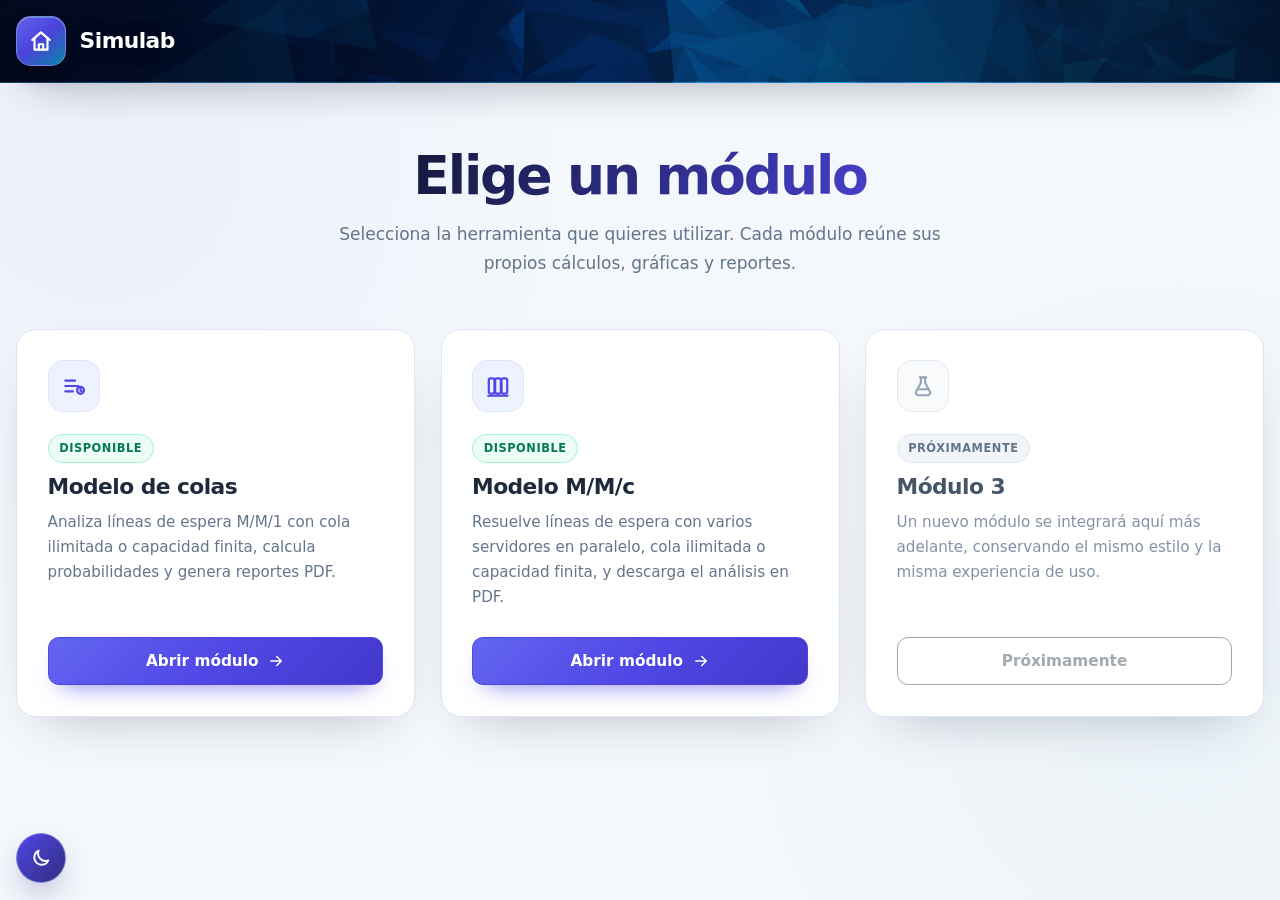
==== commit ad83a93b: "modulo 2" ====
--- a/frontend/inicio.html
+++ b/frontend/inicio.html
@@ -82,24 +82,27 @@
         </div>
 
         <div class="col-md-6 col-xl-4">
-          <article class="app-card home-module-card home-module-card-disabled" aria-disabled="true">
+          <article class="app-card home-module-card home-module-card-active">
             <span class="home-module-icon" aria-hidden="true">
               <svg viewBox="0 0 24 24" fill="none">
-                <rect x="4" y="4" width="7" height="7" rx="1.6" stroke="currentColor" stroke-width="2"/>
-                <rect x="13" y="4" width="7" height="7" rx="1.6" stroke="currentColor" stroke-width="2"/>
-                <rect x="4" y="13" width="7" height="7" rx="1.6" stroke="currentColor" stroke-width="2"/>
-                <path d="M16.5 13v7M13 16.5h7" stroke="currentColor" stroke-width="2" stroke-linecap="round"/>
+                <rect x="3.5" y="5" width="5.2" height="14" rx="1.6" stroke="currentColor" stroke-width="2"/>
+                <rect x="9.4" y="5" width="5.2" height="14" rx="1.6" stroke="currentColor" stroke-width="2"/>
+                <rect x="15.3" y="5" width="5.2" height="14" rx="1.6" stroke="currentColor" stroke-width="2"/>
+                <path d="M3 21h18" stroke="currentColor" stroke-width="2" stroke-linecap="round"/>
               </svg>
             </span>
-            <span class="home-module-status">Próximamente</span>
-            <h2>Módulo 2</h2>
+            <span class="home-module-status is-available">Disponible</span>
+            <h2>Modelo M/M/c</h2>
             <p>
-              Este espacio está reservado para una nueva herramienta de simulación.
-              Estará disponible en una versión futura.
+              Resuelve líneas de espera con varios servidores en paralelo, cola
+              ilimitada o capacidad finita, y descarga el análisis en PDF.
             </p>
-            <button class="btn btn-outline-secondary w-100" type="button" disabled>
-              Próximamente
-            </button>
+            <a class="btn btn-primary w-100" href="/modelos-de-colas/mmc">
+              Abrir módulo
+              <svg viewBox="0 0 24 24" fill="none" aria-hidden="true">
+                <path d="M5 12h14M13 6l6 6-6 6" stroke="currentColor" stroke-width="2" stroke-linecap="round" stroke-linejoin="round"/>
+              </svg>
+            </a>
           </article>
         </div>
 
--- a/frontend/styles.css
+++ b/frontend/styles.css
@@ -21,12 +21,14 @@
   --ql-violet: #7c3aed;
   --ql-danger: #dc2626;
   --ql-success: #059669;
-  --ql-radius: 18px;
+  --ql-radius: 20px;
   --ql-radius-sm: 12px;
-  --ql-shadow: 0 18px 45px -26px rgba(15, 23, 42, 0.28);
-  --ql-shadow-lg: 0 30px 70px -34px rgba(15, 23, 42, 0.34);
+  --ql-shadow: 0 22px 52px -30px rgba(15, 23, 42, 0.32);
+  --ql-shadow-lg: 0 34px 78px -38px rgba(15, 23, 42, 0.4);
   --ql-font: "Segoe UI Variable Text", "Segoe UI", system-ui, -apple-system, BlinkMacSystemFont, "Helvetica Neue", Arial, sans-serif;
   --ql-font-display: "Segoe UI Variable Display", "Segoe UI", system-ui, -apple-system, sans-serif;
+  --app-max-width: 1440px;
+  --app-gutter: 16px;
 }
 
 * {
@@ -35,6 +37,7 @@
 
 html {
   scroll-behavior: smooth;
+  font-size: 106.25%;
 }
 
 body {
@@ -70,12 +73,12 @@
 
 .btn {
   --bs-btn-font-weight: 600;
-  --bs-btn-border-radius: 10px;
+  --bs-btn-border-radius: 11px;
   display: inline-flex;
   align-items: center;
   justify-content: center;
   gap: 0.5rem;
-  transition: transform 160ms ease, box-shadow 160ms ease, background-color 160ms ease, border-color 160ms ease;
+  transition: transform 160ms ease, box-shadow 160ms ease, background-color 160ms ease, border-color 160ms ease, filter 160ms ease;
 }
 
 .btn svg {
@@ -97,7 +100,13 @@
   --bs-btn-active-border-color: #312e81;
   --bs-btn-disabled-bg: #a5b4fc;
   --bs-btn-disabled-border-color: #a5b4fc;
-  box-shadow: 0 8px 18px -10px rgba(79, 70, 229, 0.78);
+  background-image: linear-gradient(135deg, #6366f1 0%, #4f46e5 52%, #4338ca 100%);
+  box-shadow: 0 12px 24px -14px rgba(79, 70, 229, 0.85);
+}
+
+.btn-primary:hover {
+  background-image: linear-gradient(135deg, #818cf8 0%, #4f46e5 55%, #3730a3 100%);
+  filter: saturate(1.06);
 }
 
 .btn-outline-primary {
@@ -136,18 +145,24 @@
 
 .app-navbar {
   z-index: 1035;
-  padding: 0.75rem 0;
+  padding: 0.95rem 0;
   color: #fff;
-  background:
-    radial-gradient(circle at 90% 0%, rgba(8, 145, 178, 0.32), transparent 28rem),
-    linear-gradient(115deg, #312e81 0%, #1e1b4b 58%, #111a33 100%);
-  border-bottom: 1px solid rgba(129, 140, 248, 0.3);
+  background-color: #041027;
+  background-image:
+    linear-gradient(100deg, rgba(2, 8, 26, 0.9) 0%, rgba(4, 18, 52, 0.44) 46%, rgba(2, 9, 27, 0.8) 100%),
+    radial-gradient(circle at 88% 0%, rgba(34, 211, 238, 0.2), transparent 30rem),
+    url("navbar-bg.svg");
+  background-position: center, center, center 42%;
+  background-repeat: no-repeat;
+  background-size: cover;
+  border-bottom: 1px solid rgba(56, 189, 248, 0.3);
+  box-shadow: 0 20px 48px -34px rgba(0, 8, 32, 0.9);
 }
 
 .navbar-brand {
   display: inline-flex;
   align-items: center;
-  gap: 0.72rem;
+  gap: 0.8rem;
   margin: 0;
   padding: 0;
   color: #fff;
@@ -161,18 +176,20 @@
 .brand-mark {
   display: grid;
   place-items: center;
-  width: 42px;
-  height: 42px;
+  width: 50px;
+  height: 50px;
   color: #fff;
-  background: linear-gradient(140deg, #6366f1 0%, #4f46e5 50%, #0891b2 100%);
-  border: 1px solid rgba(255, 255, 255, 0.2);
-  border-radius: 13px;
-  box-shadow: 0 9px 22px -12px rgba(99, 102, 241, 0.9);
+  background: linear-gradient(140deg, rgba(99, 102, 241, 0.98) 0%, rgba(79, 70, 229, 0.95) 48%, rgba(8, 145, 178, 0.92) 100%);
+  border: 1px solid rgba(255, 255, 255, 0.28);
+  border-radius: 15px;
+  box-shadow:
+    0 12px 26px -14px rgba(0, 0, 0, 0.9),
+    inset 0 1px 0 rgba(255, 255, 255, 0.24);
 }
 
 .brand-mark svg {
-  width: 24px;
-  height: 24px;
+  width: 26px;
+  height: 26px;
 }
 
 .brand-copy {
@@ -183,9 +200,10 @@
 
 .brand-copy strong {
   font-family: var(--ql-font-display);
-  font-size: 1.12rem;
-  font-weight: 700;
-  letter-spacing: -0.02em;
+  font-size: 1.28rem;
+  font-weight: 720;
+  letter-spacing: -0.025em;
+  text-shadow: 0 2px 16px rgba(0, 8, 30, 0.5);
 }
 
 .brand-copy small {
@@ -200,12 +218,14 @@
 .module-badge {
   display: inline-flex;
   align-items: center;
-  padding: 0.38rem 0.7rem;
-  color: #c7d2fe;
-  background: rgba(99, 102, 241, 0.14);
-  border: 1px solid rgba(129, 140, 248, 0.24);
+  padding: 0.46rem 0.86rem;
+  color: #e0f2fe;
+  background: rgba(6, 22, 52, 0.52);
+  border: 1px solid rgba(125, 211, 252, 0.36);
   border-radius: 999px;
-  font-size: 0.72rem;
+  box-shadow: inset 0 1px 0 rgba(255, 255, 255, 0.1);
+  backdrop-filter: blur(10px);
+  font-size: 0.78rem;
   font-weight: 650;
   letter-spacing: 0.02em;
   white-space: nowrap;
@@ -213,14 +233,68 @@
 
 .module-badge-button {
   text-decoration: none;
-  transition: color 140ms ease, background 140ms ease, border-color 140ms ease;
+  transition: color 140ms ease, background 140ms ease, border-color 140ms ease, box-shadow 140ms ease;
 }
 
 .module-badge-button:hover,
 .module-badge-button:focus-visible {
   color: #fff;
-  background: rgba(99, 102, 241, 0.28);
-  border-color: rgba(129, 140, 248, 0.5);
+  background: rgba(8, 36, 82, 0.72);
+  border-color: rgba(125, 211, 252, 0.62);
+  box-shadow: 0 10px 24px -16px rgba(0, 0, 0, 0.85);
+}
+
+.module-badge-current {
+  color: #fff;
+  background: rgba(79, 70, 229, 0.34);
+  border-color: rgba(165, 180, 252, 0.62);
+  box-shadow:
+    inset 0 1px 0 rgba(255, 255, 255, 0.16),
+    0 10px 26px -18px rgba(79, 70, 229, 0.9);
+}
+
+.module-badge-current::before {
+  width: 6px;
+  height: 6px;
+  margin-right: 0.42rem;
+  content: "";
+  background: #67e8f9;
+  border-radius: 50%;
+  box-shadow: 0 0 0 3px rgba(103, 232, 249, 0.14);
+}
+
+.btn-guia {
+  display: inline-flex;
+  align-items: center;
+  justify-content: center;
+  gap: 0.4rem;
+  min-height: 36px;
+  padding: 0.4rem 0.78rem;
+  color: #e0f2fe;
+  cursor: pointer;
+  background: rgba(6, 22, 52, 0.38);
+  border: 1px solid rgba(125, 211, 252, 0.28);
+  border-radius: 999px;
+  font-family: var(--ql-font);
+  font-size: 0.76rem;
+  font-weight: 650;
+  line-height: 1;
+  white-space: nowrap;
+  transition: color 140ms ease, background 140ms ease, border-color 140ms ease, box-shadow 140ms ease;
+}
+
+.btn-guia:hover,
+.btn-guia:focus-visible {
+  color: #fff;
+  background: rgba(8, 36, 82, 0.72);
+  border-color: rgba(125, 211, 252, 0.62);
+  box-shadow: 0 10px 24px -16px rgba(0, 0, 0, 0.85);
+}
+
+.btn-guia svg {
+  flex: 0 0 auto;
+  width: 17px;
+  height: 17px;
 }
 
 .btn-nav {
@@ -243,11 +317,18 @@
    Estructura principal
    -------------------------------------------------------------------------- */
 
+.app-shell .container {
+  width: 100%;
+  max-width: var(--app-max-width);
+  padding-right: var(--app-gutter);
+  padding-left: var(--app-gutter);
+}
+
 .app-main {
   position: relative;
   z-index: 2;
-  padding-top: 2.8rem;
-  padding-bottom: 2.5rem;
+  padding-top: 3.2rem;
+  padding-bottom: 3rem;
 }
 
 /* --------------------------------------------------------------------------
@@ -255,31 +336,35 @@
    -------------------------------------------------------------------------- */
 
 .home-main {
-  padding-top: 3.4rem;
+  padding-top: 3.8rem;
 }
 
 .home-hero {
-  max-width: 680px;
-  margin: 0 auto 2.6rem;
+  max-width: 780px;
+  margin: 0 auto 3rem;
   text-align: center;
 }
 
 .home-hero h1 {
-  margin: 0 0 0.75rem;
+  margin: 0 0 0.9rem;
   color: var(--ql-ink);
+  background: linear-gradient(112deg, var(--ql-ink) 8%, var(--ql-primary) 92%);
+  -webkit-background-clip: text;
+  background-clip: text;
   font-family: var(--ql-font-display);
-  font-size: clamp(2rem, 4.5vw, 2.9rem);
-  font-weight: 750;
-  letter-spacing: -0.035em;
-  line-height: 1.08;
+  font-size: clamp(2.2rem, 4.6vw, 3.15rem);
+  font-weight: 760;
+  letter-spacing: -0.04em;
+  line-height: 1.06;
+  -webkit-text-fill-color: transparent;
 }
 
 .home-lead {
-  max-width: 560px;
+  max-width: 620px;
   margin: 0 auto;
   color: var(--ql-muted);
-  font-size: 0.92rem;
-  line-height: 1.65;
+  font-size: 1rem;
+  line-height: 1.7;
 }
 
 .home-modules {
@@ -290,12 +375,12 @@
   display: flex;
   flex-direction: column;
   height: 100%;
-  padding: 1.5rem;
-  transition: transform 160ms ease, box-shadow 160ms ease, border-color 160ms ease;
+  padding: 1.8rem;
+  transition: transform 180ms ease, box-shadow 180ms ease, border-color 180ms ease;
 }
 
 .home-module-card-active:hover {
-  transform: translateY(-2px);
+  transform: translateY(-4px);
   border-color: #c7d2fe;
   box-shadow: var(--ql-shadow-lg);
 }
@@ -303,145 +388,156 @@
 .home-module-icon {
   display: grid;
   place-items: center;
-  width: 46px;
-  height: 46px;
-  margin-bottom: 1.1rem;
+  width: 52px;
+  height: 52px;
+  margin-bottom: 1.25rem;
+  color: var(--ql-primary);
+  background: var(--ql-primary-soft);
+  border: 1px solid #dfe4ff;
+  border-radius: 15px;
+}
+
+.home-module-icon svg {
+  width: 26px;
+  height: 26px;
+}
+
+.home-module-status {
+  align-self: flex-start;
+  margin-bottom: 0.65rem;
+  padding: 0.3rem 0.62rem;
+  color: #64748b;
+  background: #f1f5f9;
+  border: 1px solid #e2e8f0;
+  border-radius: 999px;
+  font-size: 0.67rem;
+  font-weight: 700;
+  letter-spacing: 0.05em;
+  text-transform: uppercase;
+}
+
+.home-module-status.is-available {
+  color: #047857;
+  background: #ecfdf5;
+  border-color: #a7f3d0;
+}
+
+.home-module-card h2 {
+  margin: 0 0 0.6rem;
+  font-size: 1.28rem;
+  font-weight: 710;
+}
+
+.home-module-card p {
+  margin: 0 0 1.6rem;
+  color: var(--ql-muted);
+  font-size: 0.89rem;
+  line-height: 1.65;
+}
+
+.home-module-card .btn {
+  margin-top: auto;
+  min-height: 48px;
+  font-size: 0.9rem;
+}
+
+.home-module-card-disabled {
+  background: #fcfdff;
+  border-style: dashed;
+}
+
+.home-module-card-disabled .home-module-icon {
+  color: #94a3b8;
+  background: #f8fafc;
+  border-color: #e2e8f0;
+}
+
+.home-module-card-disabled h2 {
+  color: #475569;
+}
+
+.home-module-card-disabled p {
+  color: #8491a5;
+}
+
+.app-card {
+  background: var(--ql-surface);
+  border: 1px solid color-mix(in srgb, var(--ql-border) 82%, #c7d2fe 18%);
+  border-radius: var(--ql-radius);
+  box-shadow: var(--ql-shadow);
+}
+
+.config-card {
+  position: sticky;
+  top: 108px;
+  overflow: hidden;
+}
+
+.config-card::before {
+  position: absolute;
+  top: 0;
+  right: 0;
+  left: 0;
+  height: 3px;
+  content: "";
+  background: linear-gradient(90deg, #6366f1, #0891b2 55%, transparent 100%);
+  opacity: 0.9;
+}
+
+.config-card .card-body {
+  padding: 1.6rem;
+}
+
+.section-heading {
+  display: flex;
+  align-items: center;
+  gap: 0.9rem;
+  margin-bottom: 1.4rem;
+}
+
+.section-icon {
+  display: grid;
+  flex: 0 0 auto;
+  place-items: center;
+  width: 44px;
+  height: 44px;
   color: var(--ql-primary);
   background: var(--ql-primary-soft);
   border: 1px solid #dfe4ff;
   border-radius: 13px;
 }
 
-.home-module-icon svg {
+.section-icon svg {
   width: 23px;
   height: 23px;
 }
 
-.home-module-status {
-  align-self: flex-start;
-  margin-bottom: 0.55rem;
-  padding: 0.24rem 0.55rem;
-  color: #64748b;
-  background: #f1f5f9;
-  border: 1px solid #e2e8f0;
-  border-radius: 999px;
-  font-size: 0.62rem;
-  font-weight: 700;
-  letter-spacing: 0.05em;
-  text-transform: uppercase;
-}
-
-.home-module-status.is-available {
-  color: #047857;
-  background: #ecfdf5;
-  border-color: #a7f3d0;
-}
-
-.home-module-card h2 {
-  margin: 0 0 0.5rem;
-  font-size: 1.15rem;
-  font-weight: 700;
-}
-
-.home-module-card p {
-  margin: 0 0 1.4rem;
-  color: var(--ql-muted);
-  font-size: 0.81rem;
-  line-height: 1.6;
-}
-
-.home-module-card .btn {
-  margin-top: auto;
-  min-height: 42px;
-  font-size: 0.82rem;
-}
-
-.home-module-card-disabled {
-  background: #fcfdff;
-  border-style: dashed;
-}
-
-.home-module-card-disabled .home-module-icon {
-  color: #94a3b8;
-  background: #f8fafc;
-  border-color: #e2e8f0;
-}
-
-.home-module-card-disabled h2 {
-  color: #475569;
-}
-
-.home-module-card-disabled p {
-  color: #8491a5;
-}
-
-.app-card {
-  background: var(--ql-surface);
-  border: 1px solid var(--ql-border);
-  border-radius: var(--ql-radius);
-  box-shadow: var(--ql-shadow);
-}
-
-.config-card {
-  position: sticky;
-  top: 90px;
-  overflow: hidden;
-}
-
-.config-card .card-body {
-  padding: 1.4rem;
-}
-
-.section-heading {
-  display: flex;
-  align-items: center;
-  gap: 0.8rem;
-  margin-bottom: 1.3rem;
-}
-
-.section-icon {
-  display: grid;
-  flex: 0 0 auto;
-  place-items: center;
-  width: 40px;
-  height: 40px;
-  color: var(--ql-primary);
-  background: var(--ql-primary-soft);
-  border: 1px solid #dfe4ff;
-  border-radius: 12px;
-}
-
-.section-icon svg {
-  width: 21px;
-  height: 21px;
-}
-
 .section-heading h2 {
   margin: 0;
-  font-size: 1.03rem;
-  font-weight: 700;
+  font-size: 1.1rem;
+  font-weight: 710;
 }
 
 .section-heading p {
   margin: 0;
   color: var(--ql-muted);
-  font-size: 0.77rem;
+  font-size: 0.8rem;
   line-height: 1.45;
 }
 
 .form-label {
   display: flex;
   align-items: baseline;
-  gap: 0.38rem;
-  margin-bottom: 0.38rem;
+  gap: 0.42rem;
+  margin-bottom: 0.42rem;
   color: #334155;
-  font-size: 0.79rem;
+  font-size: 0.84rem;
   font-weight: 650;
 }
 
 .label-muted {
   color: var(--ql-muted-2);
-  font-size: 0.68rem;
+  font-size: 0.72rem;
   font-weight: 500;
 }
 
@@ -449,17 +545,17 @@
 .form-select {
   color: var(--ql-text);
   border-color: #d7deea;
-  border-radius: 10px;
-  font-size: 0.86rem;
+  border-radius: 11px;
+  font-size: 0.91rem;
   box-shadow: none;
 }
 
 .form-control {
-  padding: 0.58rem 0.72rem;
+  padding: 0.66rem 0.8rem;
 }
 
 .form-select {
-  padding: 0.58rem 2.1rem 0.58rem 0.72rem;
+  padding: 0.66rem 2.2rem 0.66rem 0.8rem;
 }
 
 .form-control::placeholder {
@@ -469,22 +565,22 @@
 .form-control:focus,
 .form-select:focus {
   border-color: #818cf8;
-  box-shadow: 0 0 0 0.22rem rgba(79, 70, 229, 0.12);
+  box-shadow: 0 0 0 0.22rem rgba(79, 70, 229, 0.14);
 }
 
 .input-group-text {
   color: #64748b;
   background: #f8fafc;
   border-color: #d7deea;
-  font-size: 0.68rem;
+  font-size: 0.72rem;
   white-space: nowrap;
 }
 
 .form-text {
-  margin-top: 0.33rem;
+  margin-top: 0.38rem;
   color: #8491a5;
-  font-size: 0.67rem;
-  line-height: 1.45;
+  font-size: 0.72rem;
+  line-height: 1.48;
 }
 
 .form-control.is-invalid,
@@ -504,21 +600,21 @@
 
 .config-actions {
   display: flex;
-  gap: 0.55rem;
-  margin-top: 1.25rem;
+  gap: 0.6rem;
+  margin-top: 1.4rem;
 }
 
 .config-actions .btn {
-  min-height: 42px;
-  font-size: 0.83rem;
+  min-height: 46px;
+  font-size: 0.89rem;
 }
 
 .example-link {
   width: 100%;
-  margin-top: 0.6rem;
-  padding: 0.25rem;
+  margin-top: 0.65rem;
+  padding: 0.3rem;
   color: #7c8aa0;
-  font-size: 0.69rem;
+  font-size: 0.73rem;
   font-weight: 550;
   text-decoration: none;
 }
@@ -542,24 +638,24 @@
    -------------------------------------------------------------------------- */
 
 .results-heading {
-  margin: 0.2rem 0 0.9rem;
+  margin: 0.25rem 0 1.05rem;
 }
 
 .results-heading h2 {
   margin: 0;
-  font-size: clamp(1.35rem, 2vw, 1.65rem);
-  font-weight: 720;
+  font-size: clamp(1.5rem, 2.1vw, 1.82rem);
+  font-weight: 730;
 }
 
 .report-actions {
-  margin: 1rem 0 0;
+  margin: 1.1rem 0 0;
 }
 
 .report-actions .btn {
   width: 100%;
-  min-height: 38px;
-  padding: 0.48rem 0.78rem;
-  font-size: 0.76rem;
+  min-height: 42px;
+  padding: 0.54rem 0.85rem;
+  font-size: 0.81rem;
 }
 
 .panel-card {
@@ -567,14 +663,14 @@
 }
 
 .panel-tabs-header {
-  padding: 0 0.75rem;
+  padding: 0 0.85rem;
   background: #fff;
   border-bottom: 1px solid var(--ql-border);
 }
 
 .app-tabs {
   flex-wrap: nowrap;
-  gap: 0.1rem;
+  gap: 0.14rem;
   overflow-x: auto;
   border-bottom: 0;
   scrollbar-width: none;
@@ -586,12 +682,12 @@
 
 .app-tabs .nav-link {
   position: relative;
-  padding: 1rem 0.95rem 0.92rem;
+  padding: 1.1rem 1.05rem 1rem;
   color: #748298;
   background: transparent;
   border: 0;
   border-radius: 0;
-  font-size: 0.8rem;
+  font-size: 0.85rem;
   font-weight: 600;
   white-space: nowrap;
 }
@@ -624,14 +720,14 @@
   display: inline-flex;
   align-items: center;
   justify-content: center;
-  min-width: 20px;
-  height: 19px;
-  margin-left: 0.28rem;
-  padding: 0 0.35rem;
+  min-width: 22px;
+  height: 21px;
+  margin-left: 0.3rem;
+  padding: 0 0.38rem;
   color: #64748b;
   background: #eef2f7;
   border-radius: 999px;
-  font-size: 0.62rem;
+  font-size: 0.66rem;
   font-weight: 700;
 }
 
@@ -641,7 +737,7 @@
 }
 
 .panel-tab-content {
-  padding: 1.4rem;
+  padding: 1.6rem;
 }
 
 /* --------------------------------------------------------------------------
@@ -653,24 +749,24 @@
   flex-direction: column;
   align-items: center;
   justify-content: center;
-  min-height: 390px;
-  padding: 3rem 1.5rem;
+  min-height: 420px;
+  padding: 3.4rem 1.6rem;
   text-align: center;
 }
 
 .empty-state.compact {
-  min-height: 290px;
-  padding: 2.25rem 1.25rem;
+  min-height: 310px;
+  padding: 2.5rem 1.4rem;
 }
 
 .empty-illustration {
-  width: 150px;
-  margin-bottom: 1.1rem;
+  width: 160px;
+  margin-bottom: 1.2rem;
   opacity: 0.95;
 }
 
 .empty-illustration.compact {
-  width: 125px;
+  width: 135px;
 }
 
 .empty-illustration svg {
@@ -680,23 +776,23 @@
 }
 
 .empty-state h3 {
-  margin: 0 0 0.45rem;
-  font-size: 1.08rem;
-  font-weight: 700;
+  margin: 0 0 0.5rem;
+  font-size: 1.18rem;
+  font-weight: 710;
 }
 
 .empty-state p {
-  max-width: 430px;
+  max-width: 460px;
   margin: 0;
   color: var(--ql-muted);
-  font-size: 0.81rem;
-  line-height: 1.6;
+  font-size: 0.86rem;
+  line-height: 1.65;
 }
 
 .empty-hint {
-  margin-top: 0.75rem;
+  margin-top: 0.8rem;
   color: #97a3b6;
-  font-size: 0.7rem;
+  font-size: 0.74rem;
 }
 
 .result-meta {
@@ -770,7 +866,7 @@
    -------------------------------------------------------------------------- */
 
 .metric-grid {
-  --bs-gutter-y: 0.85rem;
+  --bs-gutter-y: 1rem;
 }
 
 .metric-card {
@@ -780,14 +876,14 @@
   display: flex;
   flex-direction: column;
   height: 100%;
-  min-height: 130px;
-  padding: 1rem;
+  min-height: 142px;
+  padding: 1.15rem;
   overflow: hidden;
   background:
     radial-gradient(circle at 100% 0, var(--metric-soft), transparent 62%),
     #fff;
   border: 1px solid var(--ql-border);
-  border-radius: 15px;
+  border-radius: 16px;
   transition: transform 180ms ease, box-shadow 180ms ease, border-color 180ms ease;
 }
 
@@ -796,16 +892,16 @@
   top: 0;
   right: 0;
   left: 0;
-  height: 2px;
+  height: 3px;
   content: "";
   background: linear-gradient(90deg, var(--metric-color), transparent 88%);
-  opacity: 0.75;
+  opacity: 0.8;
 }
 
 .metric-card:hover {
-  border-color: color-mix(in srgb, var(--metric-color) 24%, var(--ql-border));
-  box-shadow: 0 16px 32px -24px color-mix(in srgb, var(--metric-color) 45%, transparent);
-  transform: translateY(-2px);
+  border-color: color-mix(in srgb, var(--metric-color) 28%, var(--ql-border));
+  box-shadow: 0 20px 38px -26px color-mix(in srgb, var(--metric-color) 50%, transparent);
+  transform: translateY(-3px);
 }
 
 .metric-rho { --metric-color: var(--ql-primary); --metric-soft: #eef2ff; }
@@ -825,41 +921,41 @@
 .metric-symbol {
   display: grid;
   place-items: center;
-  min-width: 30px;
-  height: 30px;
-  padding: 0 0.36rem;
+  min-width: 32px;
+  height: 32px;
+  padding: 0 0.38rem;
   color: var(--metric-color);
   background: var(--metric-soft);
-  border-radius: 9px;
+  border-radius: 10px;
   font-family: "Cambria Math", Georgia, serif;
-  font-size: 0.9rem;
+  font-size: 0.95rem;
   font-weight: 700;
 }
 
 .metric-label {
   color: #64748b;
-  font-size: 0.68rem;
+  font-size: 0.72rem;
   font-weight: 600;
-  line-height: 1.18;
+  line-height: 1.2;
   overflow-wrap: anywhere;
 }
 
 .metric-value {
   color: #0f172a;
   font-family: var(--ql-font-display);
-  font-size: clamp(1.18rem, 1.72vw, 1.58rem);
+  font-size: clamp(1.3rem, 1.85vw, 1.72rem);
   font-variant-numeric: tabular-nums;
-  font-weight: 720;
-  letter-spacing: -0.035em;
-  line-height: 1.15;
+  font-weight: 730;
+  letter-spacing: -0.04em;
+  line-height: 1.12;
   overflow-wrap: anywhere;
 }
 
 .metric-caption {
   margin-top: auto;
-  padding-top: 0.48rem;
+  padding-top: 0.55rem;
   color: #94a3b8;
-  font-size: 0.63rem;
+  font-size: 0.67rem;
 }
 
 #metricasFinitas {
@@ -868,17 +964,17 @@
 
 .mini-metric {
   height: 100%;
-  padding: 0.78rem 0.9rem;
+  padding: 0.88rem 1rem;
   background: #f8fafc;
   border: 1px solid var(--ql-border);
-  border-radius: 12px;
+  border-radius: 13px;
 }
 
 .mini-metric > span {
   display: block;
-  margin-bottom: 0.23rem;
+  margin-bottom: 0.26rem;
   color: #64748b;
-  font-size: 0.66rem;
+  font-size: 0.7rem;
   font-weight: 650;
 }
 
@@ -886,7 +982,7 @@
   display: block;
   overflow-wrap: anywhere;
   color: #0f172a;
-  font-size: 0.98rem;
+  font-size: 1.04rem;
   font-variant-numeric: tabular-nums;
   font-weight: 700;
   letter-spacing: -0.02em;
@@ -894,9 +990,9 @@
 
 .mini-metric small {
   display: block;
-  margin-top: 0.16rem;
+  margin-top: 0.18rem;
   color: #94a3b8;
-  font-size: 0.6rem;
+  font-size: 0.64rem;
 }
 
 /* --------------------------------------------------------------------------
@@ -919,30 +1015,30 @@
 .probability-empty h3 {
   margin: 0;
   color: #172033;
-  font-size: 0.9rem;
-  font-weight: 700;
+  font-size: 0.96rem;
+  font-weight: 710;
 }
 
 .rounded-table {
   overflow: hidden;
   border: 1px solid var(--ql-border);
-  border-radius: 12px;
+  border-radius: 13px;
 }
 
 .app-table {
   --bs-table-bg: transparent;
   margin: 0;
   color: #334155;
-  font-size: 0.78rem;
+  font-size: 0.82rem;
   font-variant-numeric: tabular-nums;
 }
 
 .app-table thead th {
-  padding: 0.62rem 0.75rem;
+  padding: 0.7rem 0.82rem;
   color: #718096;
   background: #f8fafc;
   border-bottom: 1px solid var(--ql-border);
-  font-size: 0.65rem;
+  font-size: 0.69rem;
   font-weight: 700;
   letter-spacing: 0.05em;
   text-transform: uppercase;
@@ -950,7 +1046,7 @@
 }
 
 .app-table tbody td {
-  padding: 0.64rem 0.75rem;
+  padding: 0.72rem 0.82rem;
   border-color: #eff3f8;
 }
 
@@ -1086,52 +1182,52 @@
 }
 
 .chart-card {
-  padding: 1rem;
+  padding: 1.15rem;
   background: #fff;
   border: 1px solid var(--ql-border);
-  border-radius: 15px;
+  border-radius: 16px;
 }
 
 .chart-header {
   display: flex;
   align-items: flex-start;
   justify-content: space-between;
-  gap: 0.7rem;
-  margin-bottom: 0.8rem;
+  gap: 0.8rem;
+  margin-bottom: 0.9rem;
 }
 
 .chart-header p,
 .table-card-header p,
 .history-header p,
 .subsection-copy {
-  margin: 0.18rem 0 0;
+  margin: 0.22rem 0 0;
   color: #8491a5;
-  font-size: 0.67rem;
-  line-height: 1.45;
+  font-size: 0.72rem;
+  line-height: 1.48;
 }
 
 .chart-symbol {
   display: inline-flex;
-  padding: 0.25rem 0.48rem;
+  padding: 0.28rem 0.52rem;
   color: var(--ql-primary);
   background: var(--ql-primary-soft);
-  border-radius: 7px;
+  border-radius: 8px;
   font-family: "Cambria Math", Georgia, serif;
-  font-size: 0.7rem;
+  font-size: 0.75rem;
   font-weight: 700;
   white-space: nowrap;
 }
 
 .chart-wrap {
   position: relative;
-  height: 290px;
+  height: 320px;
 }
 
 .table-card {
   overflow: hidden;
   background: #fff;
   border: 1px solid var(--ql-border);
-  border-radius: 15px;
+  border-radius: 16px;
 }
 
 .table-card-header {
@@ -1139,16 +1235,16 @@
   align-items: flex-start;
   justify-content: space-between;
   gap: 1rem;
-  padding: 0.95rem 1rem;
+  padding: 1.05rem 1.1rem;
   border-bottom: 1px solid var(--ql-border);
 }
 
 .table-count {
-  padding: 0.25rem 0.5rem;
+  padding: 0.28rem 0.56rem;
   color: #64748b;
   background: #f1f5f9;
   border-radius: 999px;
-  font-size: 0.63rem;
+  font-size: 0.68rem;
   font-weight: 650;
   white-space: nowrap;
 }
@@ -1356,25 +1452,25 @@
 }
 
 .history-table {
-  font-size: 0.72rem;
+  font-size: 0.77rem;
 }
 
 .history-table thead th,
 .history-table tbody td {
-  padding: 0.62rem 0.65rem;
+  padding: 0.7rem 0.72rem;
 }
 
 .history-date strong {
   display: block;
   color: #334155;
-  font-size: 0.7rem;
+  font-size: 0.75rem;
   font-weight: 600;
   white-space: nowrap;
 }
 
 .history-date small {
   color: #94a3b8;
-  font-size: 0.62rem;
+  font-size: 0.66rem;
 }
 
 .history-model {
@@ -1505,52 +1601,52 @@
   }
 
   .chart-wrap {
-    height: 270px;
+    height: 290px;
   }
 }
 
 @media (max-width: 991.98px) {
   .app-main {
-    padding-top: 1.75rem;
+    padding-top: 2rem;
   }
 
   .result-number {
-    font-size: 2.6rem;
+    font-size: 2.7rem;
   }
 }
 
 @media (max-width: 767.98px) {
   .module-badge {
-    padding: 0.32rem 0.58rem;
-    font-size: 0.66rem;
+    padding: 0.38rem 0.66rem;
+    font-size: 0.7rem;
   }
 
   .panel-tab-content {
-    padding: 1.1rem;
+    padding: 1.2rem;
   }
 
   .empty-state {
-    min-height: 330px;
-    padding: 2.5rem 1rem;
+    min-height: 340px;
+    padding: 2.6rem 1.1rem;
   }
 
   .metric-card {
-    min-height: 120px;
-    padding: 0.85rem;
+    min-height: 124px;
+    padding: 0.92rem;
   }
 
   .metric-value {
-    font-size: 1.17rem;
+    font-size: 1.24rem;
   }
 
   .app-tabs .nav-link {
-    padding-right: 0.72rem;
-    padding-left: 0.72rem;
-    font-size: 0.75rem;
+    padding-right: 0.8rem;
+    padding-left: 0.8rem;
+    font-size: 0.79rem;
   }
 
   .chart-wrap {
-    height: 240px;
+    height: 255px;
   }
 
   .table-card-header,
@@ -1566,36 +1662,42 @@
 
 @media (max-width: 575.98px) {
   .app-navbar {
-    padding: 0.62rem 0;
+    padding: 0.7rem 0;
   }
 
   .brand-mark {
-    width: 38px;
-    height: 38px;
+    width: 46px;
+    height: 46px;
+    border-radius: 14px;
+  }
+
+  .brand-mark svg {
+    width: 24px;
+    height: 24px;
   }
 
   .brand-copy strong {
-    font-size: 1.02rem;
+    font-size: 1.12rem;
   }
 
   .app-main {
-    padding-top: 1.5rem;
+    padding-top: 1.7rem;
   }
 
   .home-main {
-    padding-top: 2.2rem;
+    padding-top: 2.4rem;
   }
 
   .home-hero {
-    margin-bottom: 2rem;
+    margin-bottom: 2.2rem;
   }
 
   .home-module-card {
+    padding: 1.4rem;
+  }
+
+  .config-card .card-body {
     padding: 1.25rem;
-  }
-
-  .config-card .card-body {
-    padding: 1.15rem;
   }
 
   .config-actions {
@@ -1603,12 +1705,12 @@
   }
 
   .panel-tabs-header {
-    padding: 0 0.35rem;
+    padding: 0 0.45rem;
   }
 
   .app-tabs .nav-link {
-    padding: 0.9rem 0.6rem 0.82rem;
-    font-size: 0.71rem;
+    padding: 0.95rem 0.66rem 0.86rem;
+    font-size: 0.74rem;
   }
 
   .tab-count {
@@ -1616,74 +1718,74 @@
   }
 
   .panel-tab-content {
-    padding: 0.9rem;
+    padding: 1rem;
   }
 
   .empty-state {
-    min-height: 300px;
-    padding: 2rem 0.75rem;
+    min-height: 320px;
+    padding: 2.2rem 0.85rem;
   }
 
   .empty-illustration {
-    width: 120px;
+    width: 128px;
   }
 
   .metric-grid {
-    --bs-gutter-x: 0.65rem;
+    --bs-gutter-x: 0.7rem;
   }
 
   .metric-card {
-    min-height: 112px;
+    min-height: 118px;
+    padding: 0.8rem;
+  }
+
+  .metric-symbol {
+    min-width: 27px;
+    height: 27px;
+    font-size: 0.82rem;
+  }
+
+  .metric-label {
+    font-size: 0.66rem;
+  }
+
+  .metric-value {
+    font-size: 1.1rem;
+    letter-spacing: -0.045em;
+  }
+
+  .metric-caption {
+    font-size: 0.62rem;
+  }
+
+  .mini-metric {
     padding: 0.72rem;
   }
 
-  .metric-symbol {
-    min-width: 25px;
-    height: 25px;
-    font-size: 0.78rem;
-  }
-
-  .metric-label {
-    font-size: 0.6rem;
-  }
-
-  .metric-value {
-    font-size: 1.03rem;
-    letter-spacing: -0.045em;
-  }
-
-  .metric-caption {
-    font-size: 0.56rem;
-  }
-
-  .mini-metric {
-    padding: 0.65rem;
-  }
-
   .app-table {
-    font-size: 0.72rem;
+    font-size: 0.76rem;
   }
 
   .app-table thead th,
   .app-table tbody td {
-    padding-right: 0.55rem;
-    padding-left: 0.55rem;
+    padding-right: 0.58rem;
+    padding-left: 0.58rem;
   }
 
   .probability-result {
-    padding: 0.6rem;
+    padding: 0.7rem;
   }
 
   .result-number {
-    font-size: 2.15rem;
+    font-size: 2.3rem;
   }
 
   .chart-card {
-    padding: 0.8rem;
+    padding: 0.9rem;
   }
 
   .chart-wrap {
-    height: 220px;
+    height: 235px;
   }
 
   .history-pagination {
@@ -1704,6 +1806,13 @@
     animation-duration: 0.01ms !important;
     animation-iteration-count: 1 !important;
     transition-duration: 0.01ms !important;
+  }
+}
+
+@media (forced-colors: active) {
+  .home-hero h1 {
+    background: none;
+    -webkit-text-fill-color: currentColor;
   }
 }
 
@@ -2107,30 +2216,191 @@
 }
 
 /* --------------------------------------------------------------------------
+   Guía rápida
+   -------------------------------------------------------------------------- */
+
+.guia-modal {
+  color: var(--ql-text);
+  background: var(--ql-surface);
+  border: 1px solid var(--ql-border);
+  border-radius: var(--ql-radius);
+  box-shadow: var(--ql-shadow-lg);
+}
+
+.guia-modal .modal-header,
+.guia-modal .modal-footer {
+  border-color: var(--ql-border);
+}
+
+.guia-modal .modal-header {
+  align-items: flex-start;
+  gap: 1rem;
+  padding: 1.15rem 1.3rem;
+}
+
+.guia-modal .modal-title {
+  margin: 0;
+  color: var(--ql-ink);
+  font-family: var(--ql-font-display);
+  font-size: 1.18rem;
+  font-weight: 720;
+  letter-spacing: -0.02em;
+}
+
+.guia-subtitulo {
+  margin: 0.2rem 0 0;
+  color: var(--ql-muted);
+  font-size: 0.78rem;
+}
+
+.guia-modal .modal-body {
+  padding: 1.2rem 1.3rem;
+}
+
+.guia-intro {
+  margin: 0 0 1.1rem;
+  color: var(--ql-muted);
+  font-size: 0.87rem;
+  line-height: 1.62;
+}
+
+.guia-modelo {
+  height: 100%;
+  padding: 1.05rem;
+  background: #f8fafc;
+  border: 1px solid var(--ql-border);
+  border-radius: 14px;
+}
+
+.guia-modelo h3 {
+  margin: 0 0 0.85rem;
+  color: var(--ql-ink);
+  font-size: 0.96rem;
+  font-weight: 710;
+}
+
+.guia-campos {
+  margin: 0;
+}
+
+.guia-campo + .guia-campo {
+  margin-top: 0.8rem;
+}
+
+.guia-campo dt {
+  display: flex;
+  align-items: center;
+  gap: 0.5rem;
+  color: var(--ql-text);
+  font-size: 0.82rem;
+  font-weight: 650;
+}
+
+.guia-simbolo {
+  display: inline-grid;
+  flex: 0 0 auto;
+  place-items: center;
+  min-width: 28px;
+  height: 26px;
+  padding: 0 0.4rem;
+  color: var(--ql-primary);
+  background: var(--ql-primary-soft);
+  border: 1px solid color-mix(in srgb, var(--ql-primary) 18%, transparent);
+  border-radius: 8px;
+  font-family: "Cambria Math", Georgia, serif;
+  font-size: 0.82rem;
+  font-weight: 700;
+}
+
+.guia-campo dd {
+  margin: 0.28rem 0 0;
+  color: var(--ql-muted);
+  font-size: 0.78rem;
+  line-height: 1.55;
+}
+
+.guia-ejemplo {
+  margin: 0.75rem 0 0;
+  color: #64748b;
+  font-size: 0.75rem;
+  font-style: italic;
+}
+
+.guia-nota {
+  margin: 1rem 0 0;
+  padding: 0.8rem 0.95rem;
+  color: #334155;
+  background: #eef2ff;
+  border: 1px solid #dfe4ff;
+  border-radius: 12px;
+  font-size: 0.8rem;
+  line-height: 1.58;
+}
+
+.guia-nota strong {
+  color: #1e1b4b;
+}
+
+[data-tema="oscuro"] .guia-modal {
+  background: #101a2b;
+  border-color: #263449;
+}
+
+[data-tema="oscuro"] .guia-modelo {
+  background: #0b1424;
+  border-color: #22304a;
+}
+
+[data-tema="oscuro"] .guia-ejemplo {
+  color: #94a3b8;
+}
+
+[data-tema="oscuro"] .guia-nota {
+  color: #c7d2fe;
+  background: rgba(99, 102, 241, 0.12);
+  border-color: rgba(129, 140, 248, 0.24);
+}
+
+[data-tema="oscuro"] .guia-nota strong {
+  color: #e0e7ff;
+}
+
+[data-tema="oscuro"] .guia-modal .btn-close {
+  filter: invert(1) grayscale(1) brightness(1.7);
+}
+
+body.modal-open .theme-toggle {
+  visibility: hidden;
+  opacity: 0;
+  pointer-events: none;
+}
+
+/* --------------------------------------------------------------------------
    Botón de tema
    -------------------------------------------------------------------------- */
 
 .theme-toggle {
   position: fixed;
   bottom: max(1rem, env(safe-area-inset-bottom));
-  left: max(1rem, env(safe-area-inset-left));
+  left: max(var(--app-gutter), calc((100% - var(--app-max-width)) / 2 + var(--app-gutter)));
   z-index: 1100;
   display: grid;
   place-items: center;
-  width: 48px;
-  height: 48px;
+  width: 50px;
+  height: 50px;
   padding: 0;
   color: #fff;
+  cursor: pointer;
   background: linear-gradient(135deg, #4f46e5, #312e81);
   border: 1px solid rgba(199, 210, 254, 0.45);
   border-radius: 50%;
-  box-shadow: 0 12px 30px -12px rgba(49, 46, 129, 0.85);
+  box-shadow: 0 14px 32px -14px rgba(49, 46, 129, 0.9);
   transition: transform 160ms ease, box-shadow 160ms ease, background 160ms ease;
 }
 
 .theme-toggle:hover {
   transform: translateY(-2px);
-  box-shadow: 0 16px 34px -12px rgba(49, 46, 129, 0.95);
+  box-shadow: 0 18px 38px -14px rgba(49, 46, 129, 0.98);
 }
 
 .theme-toggle:active {
@@ -2138,8 +2408,8 @@
 }
 
 .theme-toggle svg {
-  width: 21px;
-  height: 21px;
+  width: 22px;
+  height: 22px;
 }
 
 .theme-toggle .theme-toggle-sun {
@@ -2161,11 +2431,411 @@
   display: none;
 }
 
+@media (max-width: 359.98px) {
+  .brand-copy {
+    display: none;
+  }
+
+  .navbar-brand {
+    gap: 0;
+  }
+}
+
 @media (max-width: 575.98px) {
+  .btn-guia {
+    width: 38px;
+    min-height: 38px;
+    padding: 0;
+  }
+
+  .btn-guia-texto {
+    display: none;
+  }
+
   .theme-toggle {
     bottom: max(0.85rem, env(safe-area-inset-bottom));
-    left: max(0.85rem, env(safe-area-inset-left));
-    width: 44px;
-    height: 44px;
-  }
-}
+    left: var(--app-gutter);
+    width: 46px;
+    height: 46px;
+  }
+}
+
+/* ==========================================================================
+   Impresión del reporte · Módulo M/M/c
+   ========================================================================== */
+
+.print-header {
+  display: none;
+}
+
+@media print {
+  @page {
+    size: A4 portrait;
+    margin: 12mm 11mm 14mm;
+  }
+
+  html,
+  body {
+    background: #fff !important;
+    color: #0f172a !important;
+    -webkit-print-color-adjust: exact;
+    print-color-adjust: exact;
+  }
+
+  .app-navbar,
+  .report-actions,
+  .theme-toggle,
+  .toast-container,
+  .modal,
+  .modal-backdrop,
+  .config-card,
+  .panel-tabs-header,
+  .no-print,
+  #pane-historial {
+    display: none !important;
+  }
+
+  .app-main {
+    padding: 0 !important;
+  }
+
+  .app-shell .container {
+    width: 100% !important;
+    max-width: none !important;
+    padding: 0 !important;
+  }
+
+  .print-header {
+    display: flex !important;
+    align-items: baseline;
+    justify-content: space-between;
+    gap: 8mm;
+    margin-bottom: 6mm;
+    padding-bottom: 3mm;
+    border-bottom: 1.2pt solid #0f172a;
+  }
+
+  .print-brand {
+    color: #0f172a;
+    font-family: var(--ql-font-display);
+    font-size: 19pt;
+    font-weight: 760;
+    letter-spacing: -0.03em;
+    line-height: 1;
+  }
+
+  .print-context,
+  .print-date {
+    color: #475569;
+    font-size: 8.4pt;
+    line-height: 1.35;
+  }
+
+  .print-context {
+    flex: 1 1 auto;
+    text-align: center;
+  }
+
+  .print-date {
+    flex: 0 0 auto;
+    text-align: right;
+    white-space: nowrap;
+  }
+
+  .area-resultados {
+    flex: 0 0 100% !important;
+    width: 100% !important;
+    max-width: 100% !important;
+  }
+
+  .metric-grid > .col-6.col-xl-3,
+  #metricasFinitas > .col-6.col-lg-3 {
+    flex: 0 0 25% !important;
+    width: 25% !important;
+    max-width: 25% !important;
+  }
+
+  #pane-resultados .row > .col-xl-7 {
+    flex: 0 0 58% !important;
+    width: 58% !important;
+    max-width: 58% !important;
+  }
+
+  #pane-resultados .row > .col-xl-5 {
+    flex: 0 0 42% !important;
+    width: 42% !important;
+    max-width: 42% !important;
+  }
+
+  #pane-distribucion .row > .col-xl-6 {
+    flex: 0 0 50% !important;
+    width: 50% !important;
+    max-width: 50% !important;
+  }
+
+  #pane-probabilidades .row > .col-lg-6:first-child {
+    display: none !important;
+  }
+
+  #pane-probabilidades .row > .col-lg-6 {
+    flex: 0 0 100% !important;
+    width: 100% !important;
+    max-width: 100% !important;
+  }
+
+  .row {
+    --bs-gutter-x: 4mm;
+    --bs-gutter-y: 3mm;
+  }
+
+  .panel-card {
+    background: transparent !important;
+    border: 0 !important;
+    box-shadow: none !important;
+  }
+
+  .panel-tab-content {
+    padding: 0 !important;
+  }
+
+  .result-meta {
+    margin-bottom: 3mm;
+    padding-bottom: 2.5mm;
+    border-bottom: 0.6pt solid #dbe3ee;
+  }
+
+  .metric-grid {
+    --bs-gutter-x: 3mm;
+    --bs-gutter-y: 3mm;
+  }
+
+  .metric-card {
+    min-height: 0 !important;
+    padding: 7px 8px !important;
+    background: #fff !important;
+    border: 0.6pt solid #dbe3ee !important;
+    border-radius: 5px !important;
+    box-shadow: none !important;
+    break-inside: avoid;
+    page-break-inside: avoid;
+  }
+
+  .metric-card::before {
+    display: none !important;
+  }
+
+  .metric-symbol {
+    min-width: 24px !important;
+    height: 24px !important;
+    font-size: 9pt !important;
+    background: #f1f5f9 !important;
+  }
+
+  .metric-label,
+  .metric-caption {
+    color: #64748b !important;
+    font-size: 6.8pt !important;
+  }
+
+  .metric-value {
+    color: #0f172a !important;
+    font-size: 13pt !important;
+  }
+
+  .mini-metric {
+    padding: 6px 8px !important;
+    background: #fff !important;
+    border: 0.6pt solid #dbe3ee !important;
+    break-inside: avoid;
+  }
+
+  .mini-metric > span,
+  .mini-metric small {
+    font-size: 6.8pt !important;
+  }
+
+  .mini-metric strong {
+    font-size: 11pt !important;
+  }
+
+  .insight-card {
+    color: #334155 !important;
+    background: #f8fafc !important;
+    border: 0.6pt solid #dbe3ee !important;
+    border-radius: 6px !important;
+    break-inside: avoid;
+    page-break-inside: avoid;
+  }
+
+  .insight-card h3,
+  .insight-list strong {
+    color: #0f172a !important;
+  }
+
+  .insight-icon {
+    color: #0e7490 !important;
+    background: #ecfeff !important;
+    border-color: #bae6fd !important;
+  }
+
+  .insight-list li {
+    color: #334155 !important;
+    font-size: 7.4pt !important;
+  }
+
+  .insight-card .btn {
+    display: none !important;
+  }
+
+  .chart-card,
+  .table-card,
+  .probability-result-card {
+    background: #fff !important;
+    border: 0.6pt solid #dbe3ee !important;
+    border-radius: 6px !important;
+    box-shadow: none !important;
+    break-inside: avoid;
+    page-break-inside: avoid;
+  }
+
+  .chart-header {
+    padding: 2.5mm 3mm 0 !important;
+  }
+
+  .chart-header h3,
+  .table-card-header h3,
+  .subsection-heading h3,
+  .history-header h3 {
+    color: #0f172a !important;
+    font-size: 9pt !important;
+  }
+
+  .chart-header p {
+    color: #64748b !important;
+    font-size: 7pt !important;
+  }
+
+  .chart-symbol,
+  .table-count {
+    color: #475569 !important;
+    background: #f1f5f9 !important;
+    border-color: #e2e8f0 !important;
+    font-size: 7pt !important;
+  }
+
+  .chart-wrap {
+    height: auto !important;
+    padding: 0 2mm 2mm !important;
+  }
+
+  .chart-wrap canvas {
+    width: 100% !important;
+    height: auto !important;
+  }
+
+  .distribution-note {
+    margin-bottom: 3mm !important;
+    font-size: 7.4pt !important;
+  }
+
+  .distribution-table-wrap {
+    max-height: none !important;
+    overflow: visible !important;
+  }
+
+  .app-table {
+    font-size: 7.4pt !important;
+  }
+
+  .app-table thead {
+    display: table-header-group;
+  }
+
+  .app-table tr {
+    break-inside: avoid;
+    page-break-inside: avoid;
+  }
+
+  .app-table thead th,
+  .app-table tbody td {
+    padding: 3px 6px !important;
+  }
+
+  .probability-context {
+    background: #f8fafc !important;
+    border-color: #dbe3ee !important;
+    color: #475569 !important;
+    font-size: 7.6pt !important;
+  }
+
+  .probability-form-card {
+    display: none !important;
+  }
+
+  .probability-result-card {
+    min-height: 0 !important;
+    background: #f8fafc !important;
+  }
+
+  .probability-result {
+    padding: 4mm !important;
+  }
+
+  .result-event {
+    font-size: 9pt !important;
+  }
+
+  .result-number {
+    color: #0f172a !important;
+    font-size: 24pt !important;
+  }
+
+  .result-percent,
+  .result-formula,
+  .result-context {
+    color: #475569 !important;
+    font-size: 8pt !important;
+  }
+
+  .alert {
+    background: #fffbeb !important;
+    border: 0.6pt solid #fde68a !important;
+    color: #854d0e !important;
+    font-size: 7.6pt !important;
+  }
+}
+
+/* ==========================================================================
+   Cambio de tema gradual (barrido)
+   ========================================================================== */
+
+html {
+  transition: background-color 0.5s ease, color 0.5s ease;
+}
+
+body {
+  transition: background-color 0.5s ease, color 0.5s ease;
+}
+
+/* Overlay de barrido que se muestra al cambiar de tema */
+.tema-wipe {
+  position: fixed;
+  inset: 0;
+  z-index: 9999;
+  pointer-events: none;
+  opacity: 0;
+  transition: transform 0.55s ease, opacity 0.55s ease;
+  transform: translateX(-100%);
+}
+
+html.tema-cambiando .tema-wipe {
+  transform: translateX(0%);
+  opacity: 1;
+}
+
+html.tema-cambiando.tema-wipe-final .tema-wipe {
+  transform: translateX(100%);
+  opacity: 0;
+}
+
+
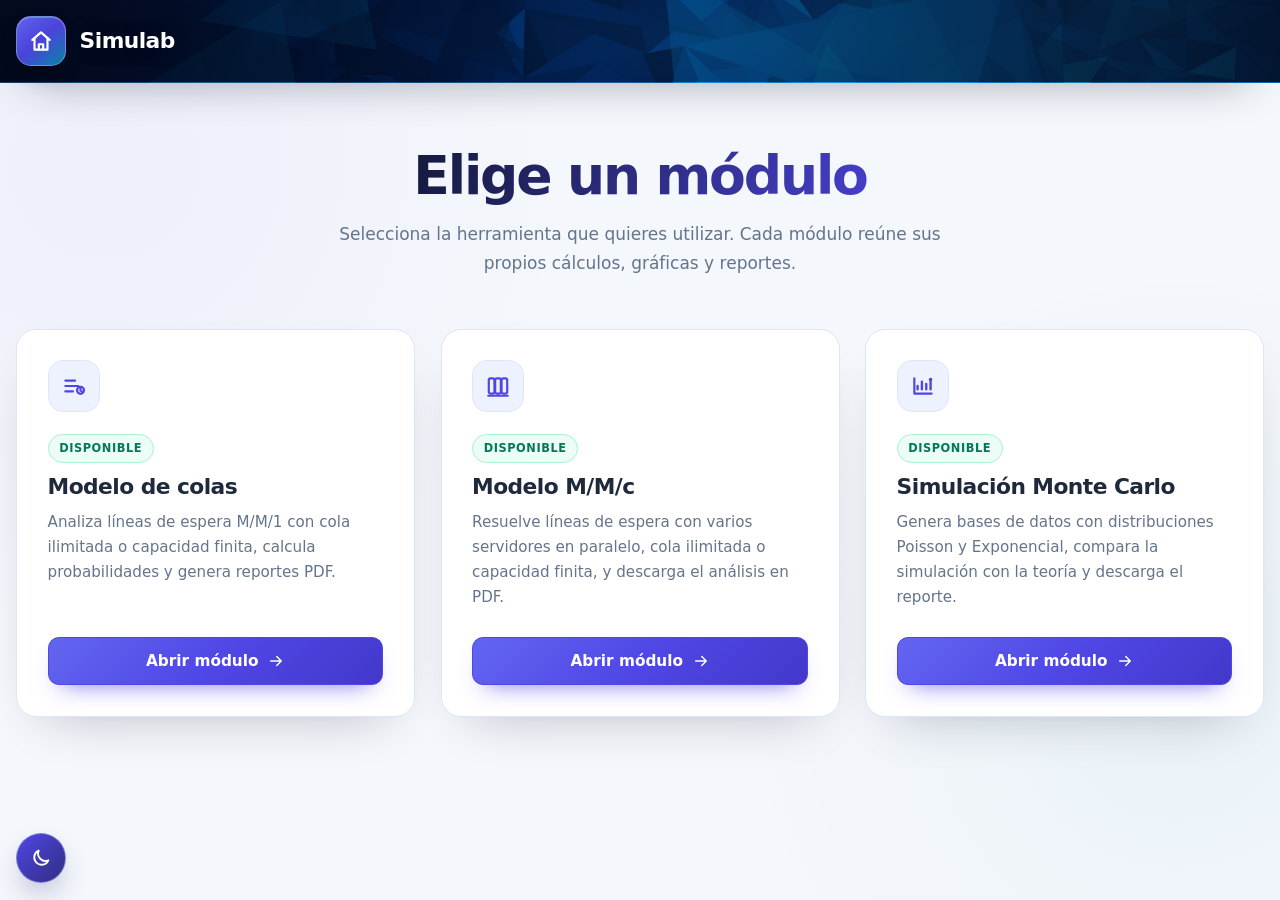
==== commit a33b6f12: "3er modulo" ====
--- a/frontend/inicio.html
+++ b/frontend/inicio.html
@@ -107,22 +107,26 @@
         </div>
 
         <div class="col-md-6 col-xl-4">
-          <article class="app-card home-module-card home-module-card-disabled" aria-disabled="true">
+          <article class="app-card home-module-card home-module-card-active">
             <span class="home-module-icon" aria-hidden="true">
               <svg viewBox="0 0 24 24" fill="none">
-                <path d="M9 4h6M10 4v5.2L5.7 17a2.4 2.4 0 0 0 2.1 3.5h8.4a2.4 2.4 0 0 0 2.1-3.5L14 9.2V4" stroke="currentColor" stroke-width="2" stroke-linecap="round" stroke-linejoin="round"/>
-                <path d="M7.6 15h8.8" stroke="currentColor" stroke-width="2" stroke-linecap="round"/>
+                <path d="M4 19V5M4 19h16" stroke="currentColor" stroke-width="2" stroke-linecap="round"/>
+                <path d="M7 15v-3M11 15V8M15 15v-5M19 15V6" stroke="currentColor" stroke-width="2.2" stroke-linecap="round"/>
+                <circle cx="19" cy="6" r="1.6" fill="currentColor"/>
               </svg>
             </span>
-            <span class="home-module-status">Próximamente</span>
-            <h2>Módulo 3</h2>
+            <span class="home-module-status is-available">Disponible</span>
+            <h2>Simulación Monte Carlo</h2>
             <p>
-              Un nuevo módulo se integrará aquí más adelante, conservando el mismo
-              estilo y la misma experiencia de uso.
+              Genera bases de datos con distribuciones Poisson y Exponencial,
+              compara la simulación con la teoría y descarga el reporte.
             </p>
-            <button class="btn btn-outline-secondary w-100" type="button" disabled>
-              Próximamente
-            </button>
+            <a class="btn btn-primary w-100" href="/simulacion-montecarlo">
+              Abrir módulo
+              <svg viewBox="0 0 24 24" fill="none" aria-hidden="true">
+                <path d="M5 12h14M13 6l6 6-6 6" stroke="currentColor" stroke-width="2" stroke-linecap="round" stroke-linejoin="round"/>
+              </svg>
+            </a>
           </article>
         </div>
       </div>
--- a/frontend/styles.css
+++ b/frontend/styles.css
@@ -525,6 +525,62 @@
   line-height: 1.45;
 }
 
+.module-switch {
+  display: flex;
+  flex-wrap: wrap;
+  gap: 0.4rem;
+  margin-top: 0.55rem;
+}
+
+.config-card .module-badge {
+  padding: 0.32rem 0.68rem;
+  color: var(--ql-text);
+  background: #f1f5f9;
+  border-color: #dbe3ee;
+  box-shadow: none;
+  backdrop-filter: none;
+  font-size: 0.72rem;
+}
+
+.config-card .module-badge-button:hover,
+.config-card .module-badge-button:focus-visible {
+  color: var(--ql-primary-dark);
+  background: #eef2ff;
+  border-color: #c7d2fe;
+  box-shadow: none;
+}
+
+.config-card .module-badge-current {
+  color: #fff;
+  background: var(--ql-primary);
+  border-color: var(--ql-primary);
+  box-shadow: 0 8px 20px -14px rgba(79, 70, 229, 0.8);
+}
+
+.config-card .module-badge-current::before {
+  background: #fff;
+  box-shadow: 0 0 0 3px rgba(255, 255, 255, 0.18);
+}
+
+[data-tema="oscuro"] .config-card .module-badge {
+  color: var(--ql-text);
+  background: #0c1524;
+  border-color: #2b3a52;
+}
+
+[data-tema="oscuro"] .config-card .module-badge-button:hover,
+[data-tema="oscuro"] .config-card .module-badge-button:focus-visible {
+  color: #e0e7ff;
+  background: rgba(99, 102, 241, 0.18);
+  border-color: rgba(129, 140, 248, 0.45);
+}
+
+[data-tema="oscuro"] .config-card .module-badge-current {
+  color: #fff;
+  background: #4f46e5;
+  border-color: #6366f1;
+}
+
 .form-label {
   display: flex;
   align-items: baseline;
@@ -656,6 +712,35 @@
   min-height: 42px;
   padding: 0.54rem 0.85rem;
   font-size: 0.81rem;
+}
+
+.section-navigation {
+  margin: 0.75rem 0 0;
+}
+
+.section-navigation .btn {
+  display: inline-flex;
+  align-items: center;
+  justify-content: center;
+  gap: 0.45rem;
+  width: 100%;
+  min-height: 42px;
+  padding: 0.54rem 0.85rem;
+  font-size: 0.81rem;
+}
+
+.section-navigation .btn svg {
+  width: 16px;
+  height: 16px;
+  transition: transform 0.2s ease;
+}
+
+.section-navigation .btn.es-retorno svg {
+  transform: rotate(180deg);
+}
+
+#mainTabs {
+  scroll-margin-top: 1rem;
 }
 
 .panel-card {
@@ -1144,20 +1229,6 @@
   font-weight: 650;
 }
 
-.insight-card .btn {
-  align-self: flex-start;
-  color: #c7d2fe;
-  background: rgba(255, 255, 255, 0.04);
-  border-color: rgba(199, 210, 254, 0.24);
-  font-size: 0.7rem;
-}
-
-.insight-card .btn:hover {
-  color: #0f172a;
-  background: #e0e7ff;
-  border-color: #e0e7ff;
-}
-
 .alert {
   border-radius: 11px;
   font-size: 0.76rem;
@@ -1822,11 +1893,11 @@
 
 [data-tema="oscuro"] {
   color-scheme: dark;
-  --ql-ink: #e2e8f0;
+  --ql-ink: #f8fafc;
   --ql-navy: #f8fafc;
-  --ql-text: #dbe5f2;
-  --ql-muted: #94a3b8;
-  --ql-muted-2: #64748b;
+  --ql-text: #f8fafc;
+  --ql-muted: #f8fafc;
+  --ql-muted-2: #f8fafc;
   --ql-border: #263449;
   --ql-bg: #070d18;
   --ql-surface: #101a2b;
@@ -1885,11 +1956,11 @@
 }
 
 [data-tema="oscuro"] .btn-outline-secondary {
-  --bs-btn-color: #cbd5e1;
+  --bs-btn-color: #f8fafc;
   --bs-btn-border-color: #334155;
   --bs-btn-hover-bg: #1c2a3f;
   --bs-btn-hover-border-color: #475569;
-  --bs-btn-hover-color: #f1f5f9;
+  --bs-btn-hover-color: #f8fafc;
   --bs-btn-active-bg: #22304a;
   --bs-btn-active-border-color: #64748b;
   --bs-btn-active-color: #f8fafc;
@@ -1912,7 +1983,7 @@
 }
 
 [data-tema="oscuro"] .form-label {
-  color: #cbd5e1;
+  color: #f8fafc;
 }
 
 [data-tema="oscuro"] .form-control,
@@ -1931,18 +2002,18 @@
 }
 
 [data-tema="oscuro"] .input-group-text {
-  color: #94a3b8;
+  color: #f8fafc;
   background: #0c1524;
   border-color: #2b3a52;
 }
 
 [data-tema="oscuro"] .form-text,
 [data-tema="oscuro"] .example-link {
-  color: #94a3b8;
+  color: #f8fafc;
 }
 
 [data-tema="oscuro"] .app-tabs .nav-link {
-  color: #94a3b8;
+  color: #f8fafc;
 }
 
 [data-tema="oscuro"] .app-tabs .nav-link:hover,
@@ -1951,7 +2022,7 @@
 }
 
 [data-tema="oscuro"] .tab-count {
-  color: #cbd5e1;
+  color: #f8fafc;
   background: #1c2a3f;
 }
 
@@ -1971,7 +2042,7 @@
 }
 
 [data-tema="oscuro"] .meta-date {
-  color: #94a3b8;
+  color: #f8fafc;
 }
 
 [data-tema="oscuro"] .model-badge {
@@ -1981,7 +2052,11 @@
 }
 
 [data-tema="oscuro"] .empty-hint {
-  color: #94a3b8;
+  color: #f8fafc;
+}
+
+[data-tema="oscuro"] .insight-list li {
+  color: #f8fafc;
 }
 
 [data-tema="oscuro"] .metric-card {
@@ -2016,7 +2091,7 @@
 
 [data-tema="oscuro"] .metric-label,
 [data-tema="oscuro"] .metric-caption {
-  color: #94a3b8;
+  color: #f8fafc;
 }
 
 [data-tema="oscuro"] .metric-value {
@@ -2029,7 +2104,7 @@
 }
 
 [data-tema="oscuro"] .mini-metric > span {
-  color: #94a3b8;
+  color: #f8fafc;
 }
 
 [data-tema="oscuro"] .mini-metric strong {
@@ -2037,7 +2112,7 @@
 }
 
 [data-tema="oscuro"] .mini-metric small {
-  color: #94a3b8;
+  color: #f8fafc;
 }
 
 [data-tema="oscuro"] .subsection-heading h3,
@@ -2048,25 +2123,25 @@
 [data-tema="oscuro"] .probability-empty h3,
 [data-tema="oscuro"] .section-heading h2,
 [data-tema="oscuro"] .empty-state h3 {
-  color: #e2e8f0;
+  color: #f8fafc;
 }
 
 [data-tema="oscuro"] .label-muted {
-  color: #94a3b8;
+  color: #f8fafc;
 }
 
 [data-tema="oscuro"] .app-table {
-  color: #cbd5e1;
+  color: #f8fafc;
 }
 
 [data-tema="oscuro"] .app-table thead th {
-  color: #94a3b8;
+  color: #f8fafc;
   background: #0c1524;
   border-color: var(--ql-border);
 }
 
 [data-tema="oscuro"] .app-table tbody td {
-  color: #cbd5e1;
+  color: #f8fafc;
   border-color: #1c2a3f;
 }
 
@@ -2088,16 +2163,16 @@
 [data-tema="oscuro"] .table-card-header p,
 [data-tema="oscuro"] .history-header p,
 [data-tema="oscuro"] .subsection-copy {
-  color: #94a3b8;
+  color: #f8fafc;
 }
 
 [data-tema="oscuro"] .table-count {
-  color: #cbd5e1;
+  color: #f8fafc;
   background: #1c2a3f;
 }
 
 [data-tema="oscuro"] .probability-context {
-  color: #cbd5e1;
+  color: #f8fafc;
   background: #0c1524;
   border-color: var(--ql-border);
 }
@@ -2116,7 +2191,7 @@
 }
 
 [data-tema="oscuro"] .probability-empty p {
-  color: #94a3b8;
+  color: #f8fafc;
 }
 
 [data-tema="oscuro"] .result-number {
@@ -2128,24 +2203,24 @@
 }
 
 [data-tema="oscuro"] .result-formula {
-  color: #cbd5e1;
+  color: #f8fafc;
   background: rgba(15, 23, 42, 0.65);
   border-color: rgba(129, 140, 248, 0.28);
 }
 
 [data-tema="oscuro"] .result-context {
-  color: #94a3b8;
+  color: #f8fafc;
 }
 
 [data-tema="oscuro"] .history-date strong {
-  color: #cbd5e1;
+  color: #f8fafc;
 }
 
 [data-tema="oscuro"] .history-date small,
 [data-tema="oscuro"] .history-page-label,
 [data-tema="oscuro"] .history-footer-note,
 [data-tema="oscuro"] .history-loading {
-  color: #94a3b8;
+  color: #f8fafc;
 }
 
 [data-tema="oscuro"] .history-model {
@@ -2154,7 +2229,7 @@
 }
 
 [data-tema="oscuro"] .btn-table-action {
-  color: #cbd5e1;
+  color: #f8fafc;
   border-color: #2b3a52;
 }
 
@@ -2181,11 +2256,11 @@
 }
 
 [data-tema="oscuro"] .home-lead {
-  color: #94a3b8;
+  color: #f8fafc;
 }
 
 [data-tema="oscuro"] .home-module-status {
-  color: #94a3b8;
+  color: #f8fafc;
   background: #1c2a3f;
   border-color: #2b3a52;
 }
@@ -2208,11 +2283,11 @@
 }
 
 [data-tema="oscuro"] .home-module-card-disabled h2 {
-  color: #cbd5e1;
+  color: #f8fafc;
 }
 
 [data-tema="oscuro"] .home-module-card-disabled p {
-  color: #94a3b8;
+  color: #f8fafc;
 }
 
 /* --------------------------------------------------------------------------
@@ -2250,7 +2325,7 @@
 .guia-subtitulo {
   margin: 0.2rem 0 0;
   color: var(--ql-muted);
-  font-size: 0.78rem;
+  font-size: 0.9rem;
 }
 
 .guia-modal .modal-body {
@@ -2260,7 +2335,7 @@
 .guia-intro {
   margin: 0 0 1.1rem;
   color: var(--ql-muted);
-  font-size: 0.87rem;
+  font-size: 1rem;
   line-height: 1.62;
 }
 
@@ -2275,7 +2350,7 @@
 .guia-modelo h3 {
   margin: 0 0 0.85rem;
   color: var(--ql-ink);
-  font-size: 0.96rem;
+  font-size: 1.1rem;
   font-weight: 710;
 }
 
@@ -2292,7 +2367,7 @@
   align-items: center;
   gap: 0.5rem;
   color: var(--ql-text);
-  font-size: 0.82rem;
+  font-size: 0.94rem;
   font-weight: 650;
 }
 
@@ -2308,21 +2383,21 @@
   border: 1px solid color-mix(in srgb, var(--ql-primary) 18%, transparent);
   border-radius: 8px;
   font-family: "Cambria Math", Georgia, serif;
-  font-size: 0.82rem;
+  font-size: 0.94rem;
   font-weight: 700;
 }
 
 .guia-campo dd {
   margin: 0.28rem 0 0;
   color: var(--ql-muted);
-  font-size: 0.78rem;
+  font-size: 0.9rem;
   line-height: 1.55;
 }
 
 .guia-ejemplo {
   margin: 0.75rem 0 0;
   color: #64748b;
-  font-size: 0.75rem;
+  font-size: 0.86rem;
   font-style: italic;
 }
 
@@ -2333,7 +2408,7 @@
   background: #eef2ff;
   border: 1px solid #dfe4ff;
   border-radius: 12px;
-  font-size: 0.8rem;
+  font-size: 0.92rem;
   line-height: 1.58;
 }
 
@@ -2352,7 +2427,7 @@
 }
 
 [data-tema="oscuro"] .guia-ejemplo {
-  color: #94a3b8;
+  color: #f8fafc;
 }
 
 [data-tema="oscuro"] .guia-nota {
@@ -2683,10 +2758,6 @@
     font-size: 7.4pt !important;
   }
 
-  .insight-card .btn {
-    display: none !important;
-  }
-
   .chart-card,
   .table-card,
   .probability-result-card {
@@ -2839,3 +2910,304 @@
 }
 
 
+
+/* ==========================================================================
+   Módulo 3 · Simulación Monte Carlo
+   ========================================================================== */
+
+.mc-page .mc-equivalencia {
+  margin-top: 0.45rem;
+  padding: 0.45rem 0.6rem;
+  color: #0f766e;
+  background: #ecfdf5;
+  border: 1px solid #ccfbf1;
+  border-radius: 9px;
+  font-size: 0.7rem;
+  font-weight: 600;
+  line-height: 1.45;
+}
+
+.mc-page .mc-variables-head {
+  display: flex;
+  align-items: center;
+  justify-content: space-between;
+  gap: 0.6rem;
+  margin-bottom: 0.5rem;
+}
+
+.mc-page .mc-variables-head .btn {
+  padding: 0;
+  font-size: 0.67rem;
+  text-decoration: none;
+}
+
+.mc-page .mc-variables-list {
+  display: flex;
+  flex-direction: column;
+  gap: 0.45rem;
+  max-height: 350px;
+  padding-right: 0.2rem;
+  overflow-y: auto;
+}
+
+.mc-page .mc-variable-row {
+  display: flex;
+  flex-wrap: wrap;
+  align-items: center;
+  gap: 0.4rem;
+  padding: 0.45rem 0.5rem;
+  background: #f8fafc;
+  border: 1px solid #e6ecf4;
+  border-radius: 10px;
+}
+
+.mc-page .mc-variable-index {
+  display: grid;
+  flex: 0 0 32px;
+  place-items: center;
+  width: 32px;
+  height: 32px;
+  color: #4338ca;
+  background: #eef2ff;
+  border-radius: 9px;
+  font-size: 0.64rem;
+  font-weight: 700;
+}
+
+.mc-page .mc-variable-nombre {
+  flex: 1 1 110px;
+  min-width: 0;
+}
+
+.mc-page .mc-variable-tipo {
+  flex: 0 0 94px;
+}
+
+.mc-page .mc-variable-parametro-wrap {
+  display: flex;
+  flex: 1 1 100%;
+  align-items: center;
+  gap: 0.35rem;
+  padding-left: 36px;
+}
+
+.mc-page .mc-variable-parametro-wrap .form-control {
+  flex: 1 1 auto;
+  min-width: 0;
+}
+
+.mc-page .mc-variable-sufijo {
+  flex: 0 0 auto;
+  min-width: 1.6rem;
+  color: #64748b;
+  font-family: "Cambria Math", Georgia, serif;
+  font-size: 0.8rem;
+  text-align: center;
+}
+
+.mc-page .mc-toolbar {
+  display: flex;
+  flex-wrap: wrap;
+  align-items: center;
+  justify-content: space-between;
+  gap: 0.7rem;
+  margin-bottom: 0.6rem;
+}
+
+.mc-page .mc-toolbar-left {
+  display: flex;
+  flex-wrap: wrap;
+  align-items: center;
+  gap: 0.9rem;
+}
+
+.mc-page .mc-toolbar .form-check {
+  margin: 0;
+}
+
+.mc-page .mc-toolbar .form-check-label {
+  font-size: 0.72rem;
+  font-weight: 600;
+}
+
+.mc-page .mc-toolbar .form-select {
+  width: auto;
+  min-width: 150px;
+  max-width: 230px;
+  font-size: 0.72rem;
+}
+
+.mc-page .mc-data-table-wrap {
+  max-height: 560px;
+  overflow-y: auto;
+}
+
+.mc-page .mc-data-table-wrap .app-table {
+  min-width: 620px;
+}
+
+.mc-page .mc-data-table-wrap thead th,
+.mc-page .mc-transform-table-wrap thead th {
+  position: sticky;
+  top: 0;
+  z-index: 2;
+}
+
+.mc-page .num {
+  text-align: right;
+  font-variant-numeric: tabular-nums;
+}
+
+.mc-page .app-table tbody th {
+  padding: 0.72rem 0.82rem;
+  color: #334155;
+  border-color: #eff3f8;
+  font-weight: 600;
+}
+
+.mc-page .app-table tbody tr:last-child th {
+  border-bottom: 0;
+}
+
+.mc-page .mc-u {
+  color: #0f766e;
+  font-weight: 650;
+}
+
+.mc-page .mc-intervalo {
+  color: #475569;
+  font-size: 0.7rem;
+  font-variant-numeric: tabular-nums;
+  white-space: nowrap;
+}
+
+.mc-page .mc-variable-picker {
+  display: flex;
+  flex-wrap: wrap;
+  align-items: center;
+  gap: 0.6rem;
+  margin-bottom: 0.35rem;
+}
+
+.mc-page .mc-variable-picker .form-select {
+  width: auto;
+  min-width: 170px;
+  max-width: 320px;
+}
+
+.mc-page .mc-transform-table-wrap {
+  max-height: 560px;
+  overflow-y: auto;
+}
+
+.mc-page .mc-transform-table-wrap .app-table {
+  min-width: 720px;
+}
+
+.mc-page .mc-summary-table {
+  min-width: 1060px;
+  font-size: 0.73rem;
+}
+
+.mc-page .mc-summary-table thead th {
+  white-space: nowrap;
+}
+
+.mc-page .mc-ic {
+  display: inline-flex;
+  padding: 0.16rem 0.4rem;
+  border-radius: 6px;
+  font-size: 0.65rem;
+  font-weight: 650;
+  white-space: nowrap;
+}
+
+.mc-page .mc-ic-ok {
+  color: #0f766e;
+  background: #ecfdf5;
+  border: 1px solid #ccfbf1;
+}
+
+.mc-page .mc-ic-fuera {
+  color: #92400e;
+  background: #fffbeb;
+  border: 1px solid #fde68a;
+}
+
+.mc-page .mc-history-actions {
+  white-space: nowrap;
+}
+
+.mc-page .mc-history-actions .btn {
+  padding: 0.2rem 0.45rem;
+  font-size: 0.64rem;
+}
+
+.mc-page .mc-alert {
+  margin-bottom: 0.9rem;
+}
+
+.mc-page .mc-report-actions {
+  display: grid;
+  grid-template-columns: repeat(2, minmax(0, 1fr));
+  gap: 0.6rem;
+}
+
+.mc-page .mc-report-actions .btn {
+  margin: 0;
+}
+
+@media (max-width: 575.98px) {
+  .mc-page .mc-variable-parametro-wrap {
+    padding-left: 0;
+  }
+
+  .mc-page .mc-report-actions {
+    grid-template-columns: 1fr;
+  }
+}
+
+[data-tema="oscuro"] .mc-page .mc-equivalencia {
+  color: #6ee7b7;
+  background: #052e2b;
+  border-color: #134e4a;
+}
+
+[data-tema="oscuro"] .mc-page .mc-variable-row {
+  background: #0b1626;
+  border-color: #1e2d45;
+}
+
+[data-tema="oscuro"] .mc-page .mc-variable-index {
+  color: #c7d2fe;
+  background: #1e1b4b;
+}
+
+[data-tema="oscuro"] .mc-page .mc-variable-sufijo {
+  color: #94a3b8;
+}
+
+[data-tema="oscuro"] .mc-page .mc-ic-ok {
+  color: #6ee7b7;
+  background: #052e2b;
+  border-color: #134e4a;
+}
+
+[data-tema="oscuro"] .mc-page .mc-ic-fuera {
+  color: #fcd34d;
+  background: #3b2f0b;
+  border-color: #785b12;
+}
+
+[data-tema="oscuro"] .mc-page .mc-u {
+  color: #67e8f9;
+}
+
+[data-tema="oscuro"] .mc-page .mc-intervalo {
+  color: #cbd5e1;
+}
+
+[data-tema="oscuro"] .mc-page .app-table tbody th {
+  color: #f8fafc;
+  border-color: #1c2a3f;
+}
